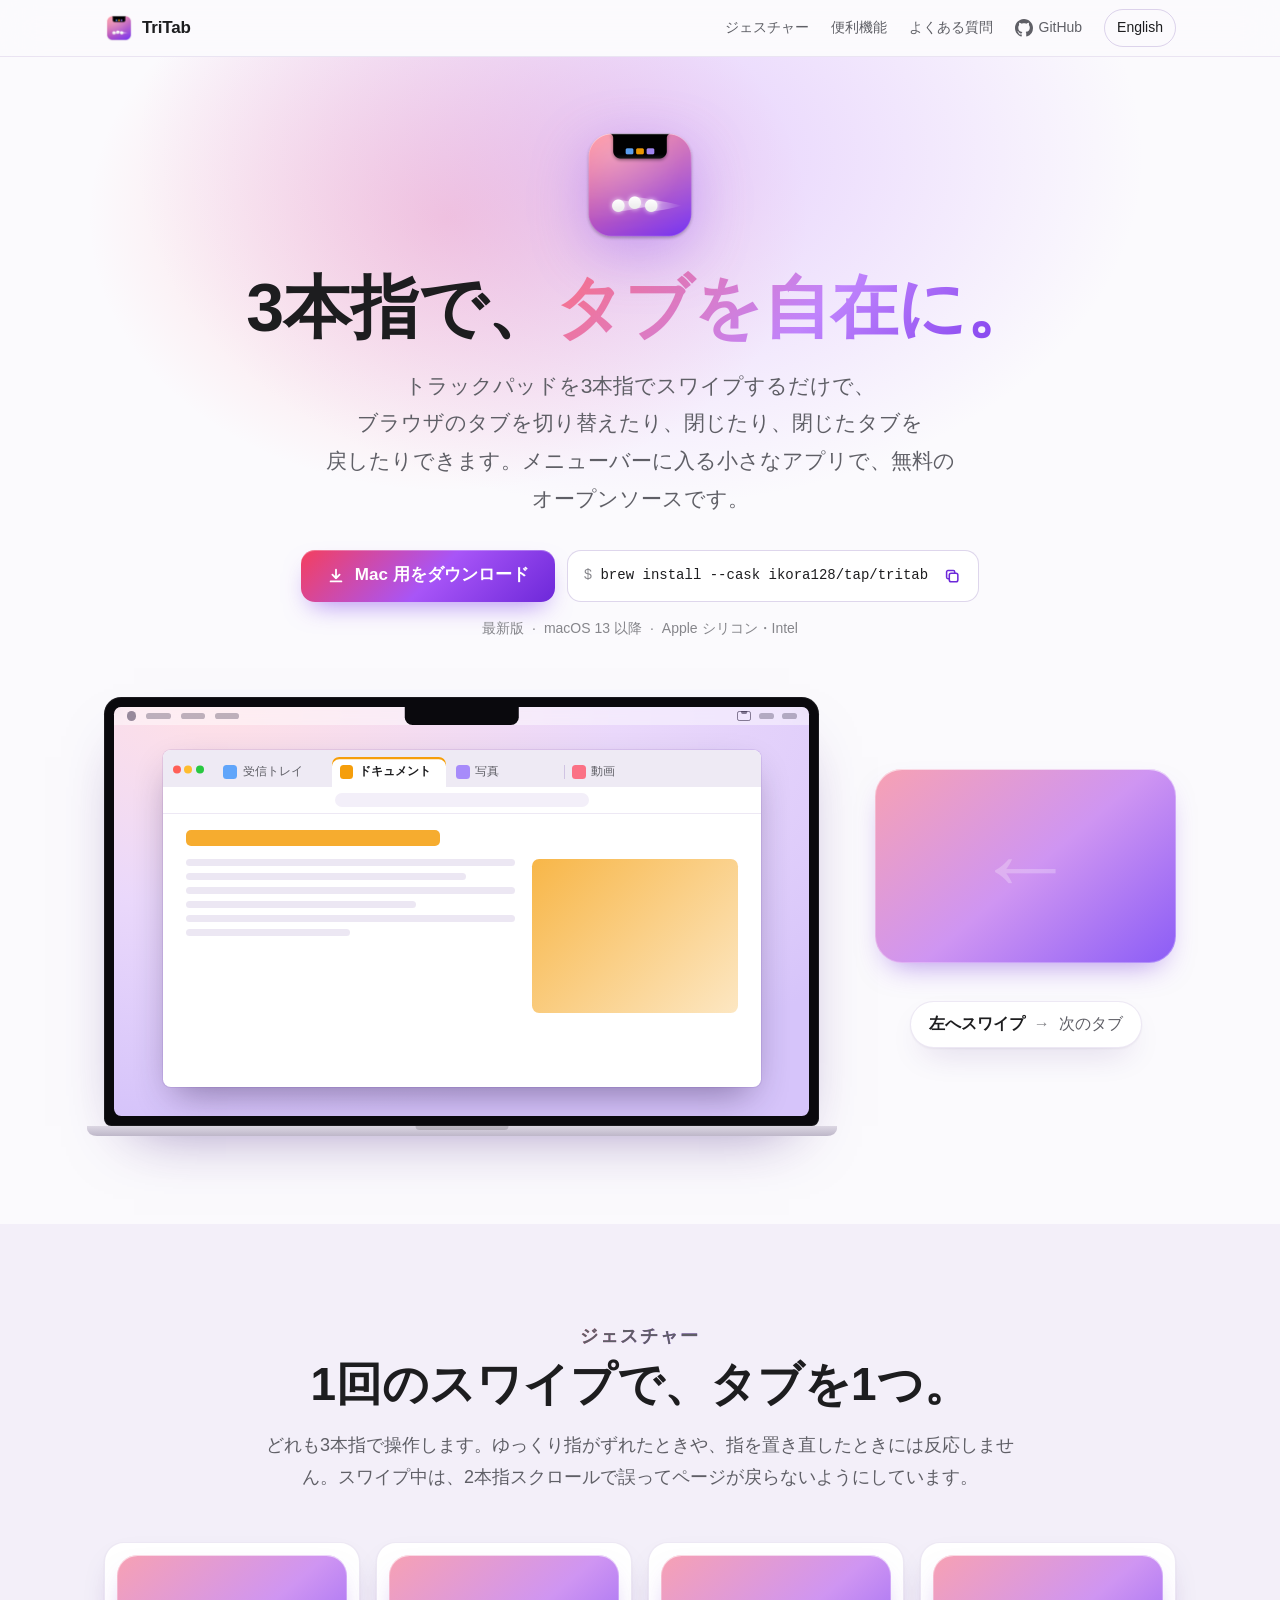
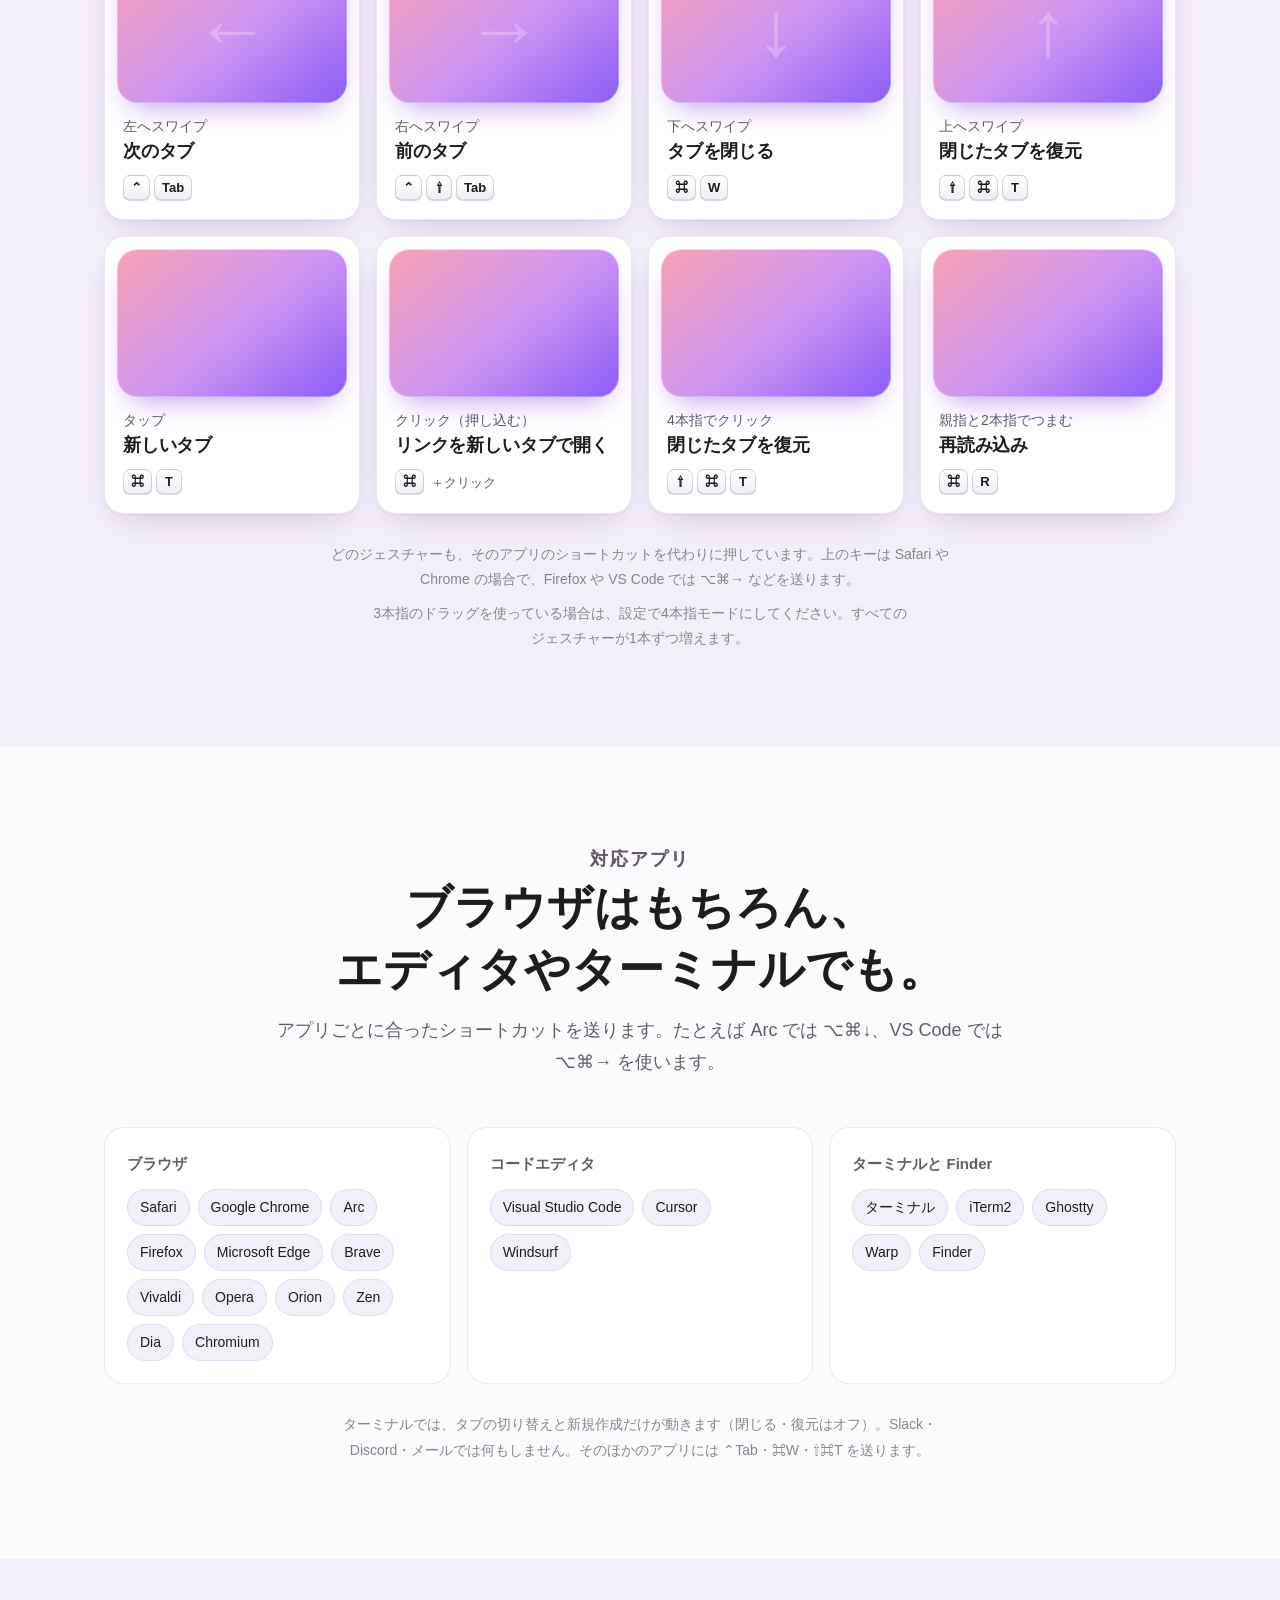
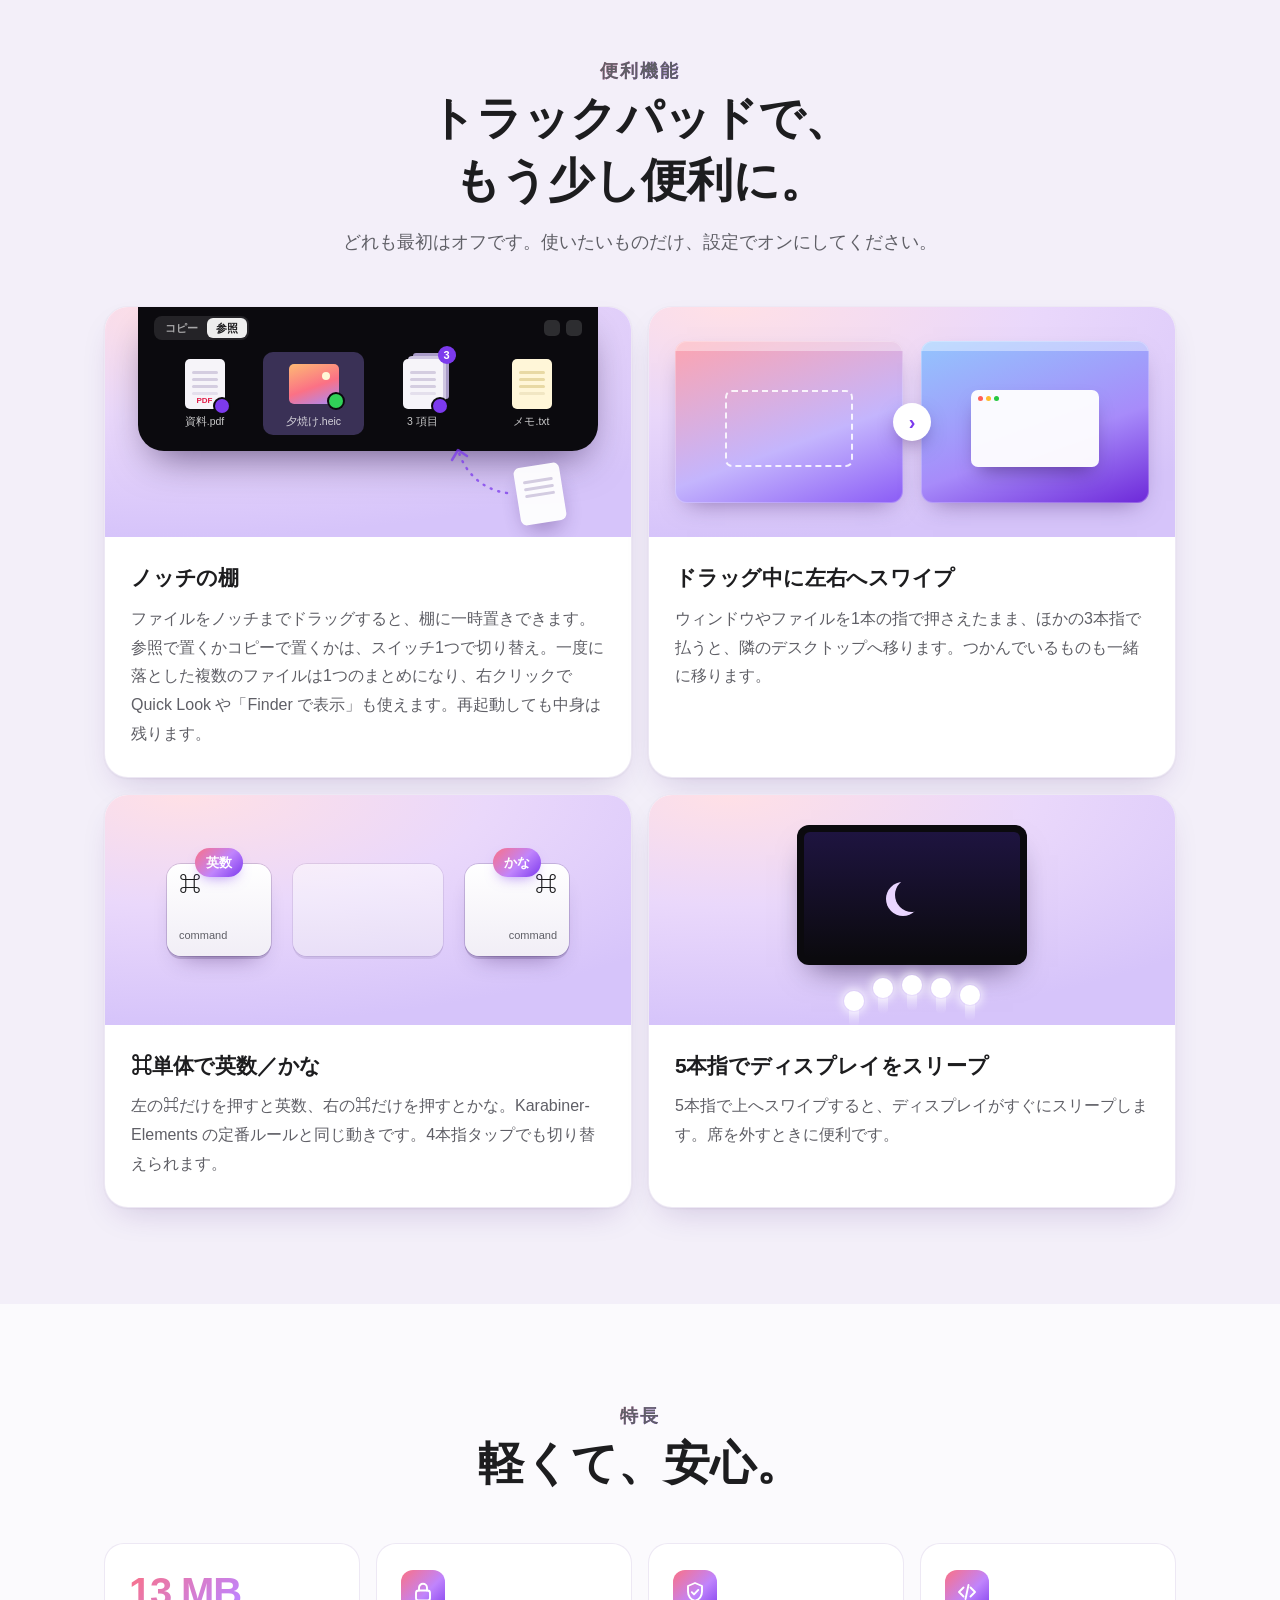
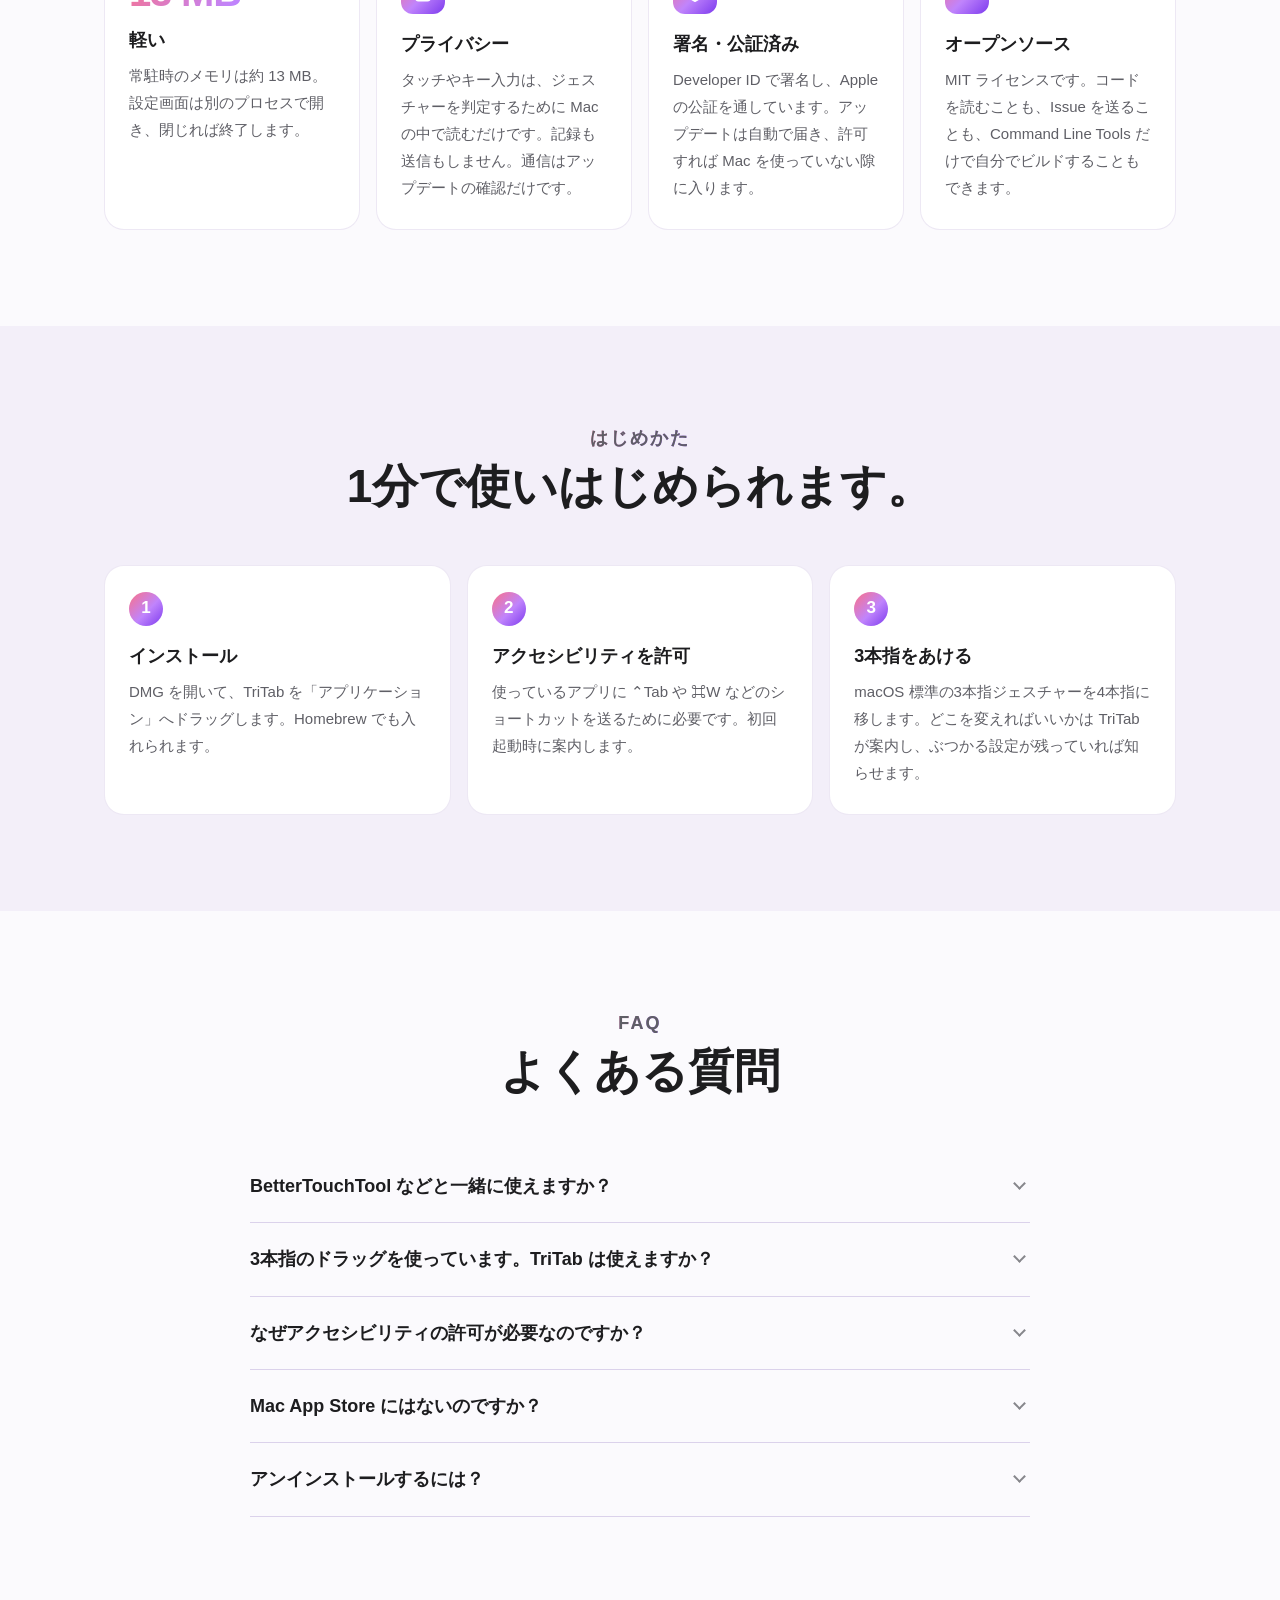
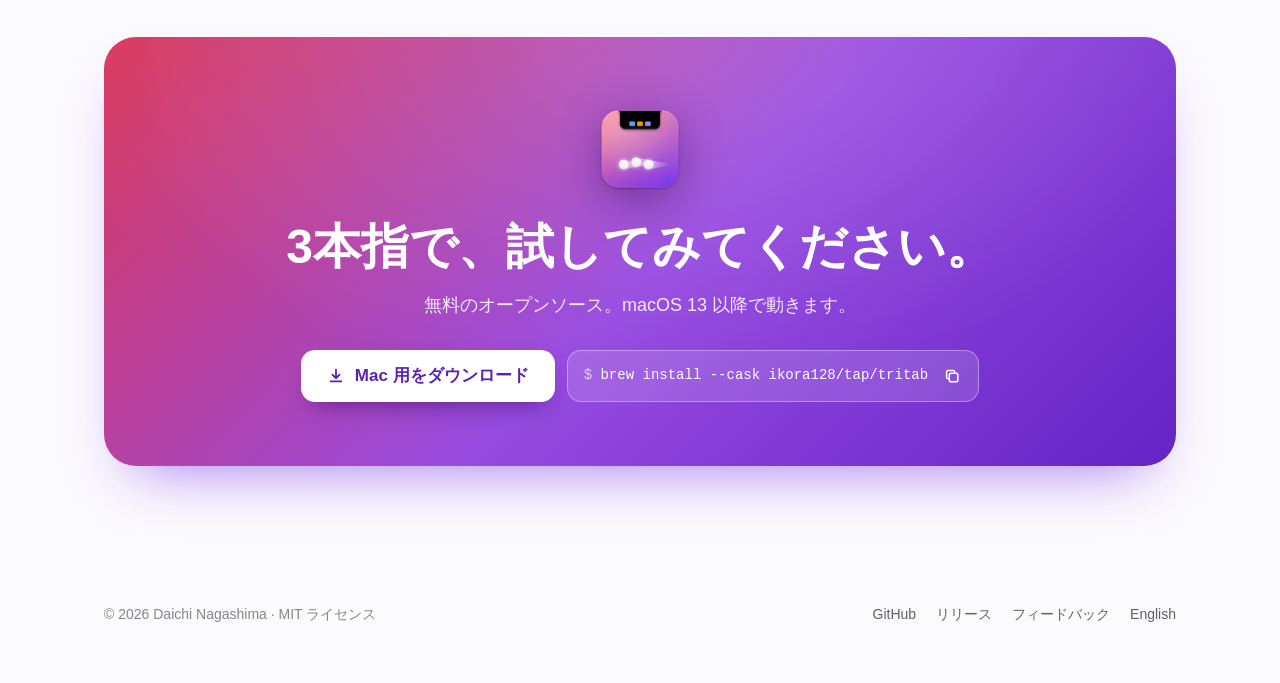
==== site/ja/index.html @ d6fa1ce6 "紹介ページ（英語と日本語）を site/ に置く 3本指のジェスチャーでブラウザのタブが変わるデモ、ジェスチャーごとに押すショートカット、 ダウンロードと Homebrew の案内を載せる。HTML・" ====
<!doctype html>
<html lang="ja">
<head>
<meta charset="utf-8">
<meta name="viewport" content="width=device-width, initial-scale=1">
<title>TriTab｜3本指で、タブを自在に。</title>
<meta name="description" content="TriTab は、トラックパッドの3本指ジェスチャーでブラウザのタブを切り替えたり、閉じたり、復元したりできる Mac のメニューバーアプリです。無料のオープンソース。常駐メモリは約 13 MB、署名・公証済み。">
<meta name="theme-color" content="#FBFAFD" media="(prefers-color-scheme: light)">
<meta name="theme-color" content="#0C0A11" media="(prefers-color-scheme: dark)">
<link rel="alternate" hreflang="en" href="../">
<link rel="alternate" hreflang="ja" href="./">
<link rel="icon" type="image/png" sizes="64x64" href="../assets/icon-64.png">
<link rel="apple-touch-icon" href="../assets/apple-touch-icon.png">
<meta property="og:type" content="website">
<meta property="og:site_name" content="TriTab">
<meta property="og:title" content="TriTab｜3本指で、タブを自在に。">
<meta property="og:description" content="3本指のスワイプで、ブラウザのタブを切り替え、閉じ、復元。Mac 用の無料のオープンソースアプリです。">
<meta property="og:image" content="../assets/og.png">
<meta property="og:locale" content="ja_JP">
<meta property="og:locale:alternate" content="en_US">
<meta name="twitter:card" content="summary_large_image">
<link rel="stylesheet" href="../assets/style.css">
<script src="../assets/main.js" defer></script>
</head>
<body>

<header class="top">
  <div class="wrap">
    <a class="brand" href="./"><img src="../assets/icon-64.png" width="30" height="30" alt="">TriTab</a>
    <nav class="nav" aria-label="メイン">
      <a class="opt" href="#gestures">ジェスチャー</a>
      <a class="opt" href="#extras">便利機能</a>
      <a class="opt" href="#faq">よくある質問</a>
      <a class="gh" href="https://github.com/iKora128/tritab"><svg viewBox="0 0 16 16" aria-hidden="true"><path d="M8 0C3.58 0 0 3.58 0 8c0 3.54 2.29 6.53 5.47 7.59.4.07.55-.17.55-.38 0-.19-.01-.82-.01-1.49-2.01.37-2.53-.49-2.69-.94-.09-.23-.48-.94-.82-1.13-.28-.15-.68-.52-.01-.53.63-.01 1.08.58 1.23.82.72 1.21 1.87.87 2.33.66.07-.52.28-.87.51-1.07-1.78-.2-3.64-.89-3.64-3.95 0-.87.31-1.59.82-2.15-.08-.2-.36-1.02.08-2.12 0 0 .67-.21 2.2.82.64-.18 1.32-.27 2-.27.68 0 1.36.09 2 .27 1.53-1.04 2.2-.82 2.2-.82.44 1.1.16 1.92.08 2.12.51.56.82 1.27.82 2.15 0 3.07-1.87 3.75-3.65 3.95.29.25.54.73.54 1.48 0 1.07-.01 1.93-.01 2.2 0 .21.15.46.55.38A8.01 8.01 0 0 0 16 8c0-4.42-3.58-8-8-8Z"/></svg><span class="opt">GitHub</span></a>
      <a class="lang" href="../" lang="en" hreflang="en" data-set-lang="en">English</a>
    </nav>
  </div>
</header>

<main>

<section class="hero">
  <div class="wrap">
    <img class="hero-icon" src="../assets/icon-256.png" width="128" height="128" alt="TriTab のアイコン">
    <h1>3本指で、<wbr><span class="grad">タブを自在に。</span></h1>
    <p class="lead">トラックパッドを<wbr>3本指で<wbr>スワイプするだけで、<wbr>ブラウザのタブを<wbr>切り替えたり、<wbr>閉じたり、<wbr>閉じたタブを<wbr>戻したり<wbr>できます。<wbr>メニューバーに入る<wbr>小さなアプリで、<wbr>無料の<wbr>オープンソースです。</p>
    <div class="cta">
      <a class="btn btn-main" data-download href="https://github.com/iKora128/tritab/releases/latest">
        <svg viewBox="0 0 20 20" aria-hidden="true"><path d="M10 3v9.5m0 0-4-4m4 4 4-4M4 16h12" fill="none" stroke="currentColor" stroke-width="2" stroke-linecap="round" stroke-linejoin="round"/></svg>
        Mac 用をダウンロード
      </a>
      <button class="cmd" type="button" data-copy="brew install --cask ikora128/tap/tritab" aria-label="Homebrew のコマンドをコピー">
        <code>brew install --cask ikora128/tap/tritab</code>
        <span class="copy" aria-hidden="true">
          <svg class="cp" viewBox="0 0 20 20"><rect x="7" y="7" width="9.5" height="9.5" rx="2" fill="none" stroke="currentColor" stroke-width="1.7"/><path d="M13 7V5.5A1.5 1.5 0 0 0 11.5 4h-6A1.5 1.5 0 0 0 4 5.5v6A1.5 1.5 0 0 0 5.5 13H7" fill="none" stroke="currentColor" stroke-width="1.7"/></svg>
          <svg class="ok" viewBox="0 0 20 20"><path d="m5 10.5 3.2 3.2L15 7" fill="none" stroke="currentColor" stroke-width="2" stroke-linecap="round" stroke-linejoin="round"/></svg>
        </span>
      </button>
    </div>
    <p class="meta"><span data-version>最新版</span><span>macOS&nbsp;13 以降</span><span>Apple シリコン・Intel</span></p>

    <div class="demo" id="demo" aria-hidden="true">
      <div class="laptop">
      <div class="screen">
        <div class="display">
          <div class="menubar"><i></i><i></i><i></i><i></i><span class="right"><span class="tri"></span><i></i><i></i></span></div>
          <div class="notch"></div>
          <div class="win" style="--c:#60A5FA">
            <div class="bar">
              <span class="lights"><i></i><i></i><i></i></span>
              <div class="tabs" data-new-title="新しいタブ">
                <div class="tab on" style="--c:#60A5FA" data-layout="list"><i class="fav"></i><span>受信トレイ</span></div>
                <div class="tab" style="--c:#F59E0B" data-layout="doc"><i class="fav"></i><span>ドキュメント</span></div>
                <div class="tab" style="--c:#A78BFA" data-layout="photos"><i class="fav"></i><span>写真</span></div>
                <div class="tab" style="--c:#FB7185" data-layout="video"><i class="fav"></i><span>動画</span></div>
              </div>
            </div>
            <div class="addr"><i></i></div>
            <div class="page" data-layout="list">
              <div class="load"></div>
              <div class="view v-list">
                <div class="ttl"></div>
                <div class="row"><i class="av"></i><div><div class="sk w50"></div><div class="sk w85"></div></div></div>
                <div class="row"><i class="av"></i><div><div class="sk w70"></div><div class="sk w85"></div></div></div>
                <div class="row"><i class="av"></i><div><div class="sk w50"></div><div class="sk w70"></div></div></div>
                <div class="row"><i class="av"></i><div><div class="sk w70"></div><div class="sk w85"></div></div></div>
              </div>
              <div class="view v-doc">
                <div class="ttl"></div>
                <div class="cols">
                  <div><div class="sk"></div><div class="sk w85"></div><div class="sk"></div><div class="sk w70"></div><div class="sk"></div><div class="sk w50"></div></div>
                  <div class="pic"></div>
                </div>
              </div>
              <div class="view v-photos">
                <div class="ttl"></div>
                <div class="grid"><i></i><i></i><i></i><i></i><i></i><i></i><i></i><i></i><i></i><i></i></div>
              </div>
              <div class="view v-video">
                <div class="player"><b></b></div>
                <div class="sk w70"></div><div class="sk w50"></div>
              </div>
              <div class="view v-new">
                <div class="search"></div>
                <div class="favs"><i style="--c:#60A5FA"></i><i style="--c:#F59E0B"></i><i style="--c:#A78BFA"></i><i style="--c:#FB7185"></i><i style="--c:#30D158"></i><i style="--c:#C084FC"></i></div>
              </div>
            </div>
          </div>
          <div class="hud"><span class="hud-keys"></span><span class="hud-what"></span></div>
        </div>
      </div>
        <div class="base"></div>
      </div>
      <div class="below">
        <div class="pad big" data-g="left">
          <div class="fingers"><span class="f f1"><i class="t"></i></span><span class="f f2"><i class="t"></i></span><span class="f f3"><i class="t"></i></span><span class="f f4"><i class="t"></i></span></div>
        </div>
        <p class="caption"><b>左へスワイプ</b><span class="arr">→</span><span>次のタブ</span></p>
      </div>
    </div>
  </div>
</section>

<section id="gestures" class="alt">
  <div class="wrap">
    <div class="sec-head">
      <p class="eyebrow">ジェスチャー</p>
      <h2>1回のスワイプで、<wbr>タブを<span class="nw">1つ</span>。</h2>
      <p>どれも<span class="nw">3本指</span>で操作します。ゆっくり指がずれたときや、指を置き直したときには反応しません。スワイプ中は、<span class="nw">2本指</span>スクロールで誤ってページが戻らないようにしています。</p>
    </div>
    <div class="gestures">
      <div class="g"><div class="pad" data-g="left"><div class="fingers"><span class="f f1"><i class="t"></i></span><span class="f f2"><i class="t"></i></span><span class="f f3"><i class="t"></i></span></div></div><p class="how">左へスワイプ</p><h3>次のタブ</h3><p class="sc"><kbd>⌃</kbd><kbd>Tab</kbd></p></div>
      <div class="g"><div class="pad" data-g="right"><div class="fingers"><span class="f f1"><i class="t"></i></span><span class="f f2"><i class="t"></i></span><span class="f f3"><i class="t"></i></span></div></div><p class="how">右へスワイプ</p><h3>前のタブ</h3><p class="sc"><kbd>⌃</kbd><kbd>⇧</kbd><kbd>Tab</kbd></p></div>
      <div class="g"><div class="pad" data-g="down"><div class="fingers"><span class="f f1"><i class="t"></i></span><span class="f f2"><i class="t"></i></span><span class="f f3"><i class="t"></i></span></div></div><p class="how">下へスワイプ</p><h3>タブを閉じる</h3><p class="sc"><kbd>⌘</kbd><kbd>W</kbd></p></div>
      <div class="g"><div class="pad" data-g="up"><div class="fingers"><span class="f f1"><i class="t"></i></span><span class="f f2"><i class="t"></i></span><span class="f f3"><i class="t"></i></span></div></div><p class="how">上へスワイプ</p><h3>閉じたタブを復元</h3><p class="sc"><kbd>⇧</kbd><kbd>⌘</kbd><kbd>T</kbd></p></div>
      <div class="g"><div class="pad" data-g="tap"><div class="fingers"><span class="f f1"><i class="t"></i></span><span class="f f2"><i class="t"></i></span><span class="f f3"><i class="t"></i></span></div></div><p class="how">タップ</p><h3>新しいタブ</h3><p class="sc"><kbd>⌘</kbd><kbd>T</kbd></p></div>
      <div class="g"><div class="pad" data-g="click"><div class="fingers"><span class="f f1"><i class="t"></i></span><span class="f f2"><i class="t"></i></span><span class="f f3"><i class="t"></i></span></div></div><p class="how">クリック（押し込む）</p><h3>リンクを<wbr>新しいタブで<wbr>開く</h3><p class="sc"><kbd>⌘</kbd><span>＋クリック</span></p></div>
      <div class="g"><div class="pad" data-g="click4"><div class="fingers"><span class="f f1"><i class="t"></i></span><span class="f f2"><i class="t"></i></span><span class="f f3"><i class="t"></i></span><span class="f f4"><i class="t"></i></span></div></div><p class="how">4本指でクリック</p><h3>閉じたタブを復元</h3><p class="sc"><kbd>⇧</kbd><kbd>⌘</kbd><kbd>T</kbd></p></div>
      <div class="g"><div class="pad" data-g="pinch"><div class="fingers"><span class="f f1"><i class="t"></i></span><span class="f f2"><i class="t"></i></span><span class="f f3"><i class="t"></i></span></div></div><p class="how">親指と<span class="nw">2本指</span>でつまむ</p><h3>再読み込み</h3><p class="sc"><kbd>⌘</kbd><kbd>R</kbd></p></div>
    </div>
    <p class="fine">どのジェスチャーも、そのアプリの<wbr>ショートカットを<wbr>代わりに<wbr>押しています。上のキーは Safari や Chrome の場合で、Firefox や VS Code では ⌥⌘→ <span class="nw">などを送ります。</span></p>
    <p class="fine"><span class="nw">3本指</span>の<wbr>ドラッグを<wbr>使っている場合は、設定で<wbr><span class="nw">4本指</span>モードに<wbr>してください。すべての<wbr>ジェスチャーが<wbr><span class="nw">1本ずつ</span>増えます。</p>
  </div>
</section>

<section id="apps">
  <div class="wrap">
    <div class="sec-head">
      <p class="eyebrow">対応アプリ</p>
      <h2>ブラウザはもちろん、<wbr>エディタや<wbr>ターミナルでも。</h2>
      <p>アプリごとに合ったショートカットを送ります。たとえば Arc では ⌥⌘↓、VS Code では ⌥⌘→ を使います。</p>
    </div>
    <div class="apps">
      <div class="app-group">
        <h3>ブラウザ</h3>
        <ul class="chips"><li>Safari</li><li>Google Chrome</li><li>Arc</li><li>Firefox</li><li>Microsoft Edge</li><li>Brave</li><li>Vivaldi</li><li>Opera</li><li>Orion</li><li>Zen</li><li>Dia</li><li>Chromium</li></ul>
      </div>
      <div class="app-group">
        <h3>コードエディタ</h3>
        <ul class="chips"><li>Visual Studio Code</li><li>Cursor</li><li>Windsurf</li></ul>
      </div>
      <div class="app-group">
        <h3>ターミナルと Finder</h3>
        <ul class="chips"><li>ターミナル</li><li>iTerm2</li><li>Ghostty</li><li>Warp</li><li>Finder</li></ul>
      </div>
    </div>
    <p class="fine">ターミナルでは、タブの切り替えと新規作成だけが動きます（閉じる・復元はオフ）。Slack・Discord・メールでは何もしません。そのほかのアプリには ⌃Tab・⌘W・⇧⌘T を送ります。</p>
  </div>
</section>

<section id="extras" class="alt">
  <div class="wrap">
    <div class="sec-head">
      <p class="eyebrow">便利機能</p>
      <h2>トラックパッドで、<wbr>もう少し便利に。</h2>
      <p>どれも最初はオフです。使いたいものだけ、設定でオンにしてください。</p>
    </div>
    <div class="extras">
      <article class="x">
        <div class="ill" aria-hidden="true">
          <div class="shelf">
            <div class="shelf-top"><span class="seg"><b>コピー</b><b class="on">参照</b></span><span class="shelf-btns"><i></i><i></i></span></div>
            <div class="shelf-items">
              <div class="it"><div class="th doc"><i class="badge"></i></div><span>資料.pdf</span></div>
              <div class="it sel"><div class="th img"><i class="badge copy"></i></div><span>夕焼け.heic</span></div>
              <div class="it"><div class="th stack"><em>3</em><i class="badge"></i></div><span>3 項目</span></div>
              <div class="it"><div class="th note"></div><span>メモ.txt</span></div>
            </div>
          </div>
          <svg class="drag-arrow" viewBox="0 0 64 56" fill="none"><path d="M60 52C44 50 22 40 12 12" stroke="currentColor" stroke-width="2.5" stroke-linecap="round" stroke-dasharray="1 7"/><path d="M5 19 11 9l9 6" stroke="currentColor" stroke-width="2.5" stroke-linecap="round" stroke-linejoin="round"/></svg>
          <div class="drag"></div>
        </div>
        <div class="body">
          <h3>ノッチの棚</h3>
          <p>ファイルをノッチまでドラッグすると、棚に一時置きできます。参照で置くかコピーで置くかは、スイッチ<span class="nw">1つ</span>で切り替え。一度に落とした複数のファイルは<span class="nw">1つ</span>のまとめになり、右クリックで Quick Look や「Finder で表示」も使えます。再起動しても中身は残ります。</p>
        </div>
      </article>
      <article class="x">
        <div class="ill" aria-hidden="true">
          <div class="desks">
            <div class="desk d1"><div class="mini-win ghost"></div></div>
            <div class="desk d2"><div class="mini-win"></div></div>
          </div>
          <span class="hop">›</span>
        </div>
        <div class="body">
          <h3>ドラッグ中に左右へスワイプ</h3>
          <p>ウィンドウやファイルを<span class="nw">1本の指</span>で押さえたまま、ほかの<span class="nw">3本指</span>で払うと、隣のデスクトップへ移ります。つかんでいるものも一緒に移ります。</p>
        </div>
      </article>
      <article class="x">
        <div class="ill" aria-hidden="true">
          <div class="keys">
            <div class="key"><div class="sym">⌘</div><div class="nm">command</div><em>英数</em></div>
            <div class="spacebar"></div>
            <div class="key r"><div class="sym">⌘</div><div class="nm">command</div><em>かな</em></div>
          </div>
        </div>
        <div class="body">
          <h3>⌘単体で英数／かな</h3>
          <p>左の⌘だけを押すと英数、右の⌘だけを押すとかな。Karabiner-Elements の定番ルールと同じ動きです。<span class="nw">4本指</span>タップでも切り替えられます。</p>
        </div>
      </article>
      <article class="x">
        <div class="ill" aria-hidden="true">
          <div class="mon"><div class="mon-screen"><span class="moon"></span></div></div>
          <div class="five"><i></i><i></i><i></i><i></i><i></i></div>
        </div>
        <div class="body">
          <h3>5本指でディスプレイをスリープ</h3>
          <p>5本指で上へスワイプすると、ディスプレイがすぐにスリープします。席を外すときに便利です。</p>
        </div>
      </article>
    </div>
  </div>
</section>

<section id="why">
  <div class="wrap">
    <div class="sec-head">
      <p class="eyebrow">特長</p>
      <h2>軽くて、<wbr>安心。</h2>
    </div>
    <div class="values">
      <div class="v">
        <div class="big grad">13&nbsp;MB</div>
        <h3>軽い</h3>
        <p>常駐時のメモリは約 13&nbsp;MB。設定画面は別のプロセスで開き、閉じれば終了します。</p>
      </div>
      <div class="v">
        <div class="ico"><svg viewBox="0 0 24 24" fill="none" stroke="currentColor" stroke-width="1.9" stroke-linecap="round" stroke-linejoin="round" aria-hidden="true"><rect x="5" y="10.5" width="14" height="10" rx="2.5"/><path d="M8 10.5V7.8a4 4 0 0 1 8 0v2.7"/></svg></div>
        <h3>プライバシー</h3>
        <p>タッチやキー入力は、ジェスチャーを判定するために Mac の中で読むだけです。記録も送信もしません。通信はアップデートの確認だけです。</p>
      </div>
      <div class="v">
        <div class="ico"><svg viewBox="0 0 24 24" fill="none" stroke="currentColor" stroke-width="1.9" stroke-linecap="round" stroke-linejoin="round" aria-hidden="true"><path d="M12 3 19 6v5.5c0 4.3-2.9 7.9-7 9.5-4.1-1.6-7-5.2-7-9.5V6l7-3Z"/><path d="m8.8 12.2 2.2 2.2 4.3-4.5"/></svg></div>
        <h3>署名・公証済み</h3>
        <p>Developer ID で署名し、Apple の公証を通しています。アップデートは自動で届き、許可すれば Mac を使っていない隙に入ります。</p>
      </div>
      <div class="v">
        <div class="ico"><svg viewBox="0 0 24 24" fill="none" stroke="currentColor" stroke-width="1.9" stroke-linecap="round" stroke-linejoin="round" aria-hidden="true"><path d="M8.5 7.5 4 12l4.5 4.5M15.5 7.5 20 12l-4.5 4.5M13.5 5l-3 14"/></svg></div>
        <h3>オープンソース</h3>
        <p>MIT ライセンスです。コードを読むことも、Issue を送ることも、Command Line Tools だけで自分でビルドすることもできます。</p>
      </div>
    </div>
  </div>
</section>

<section id="start" class="alt">
  <div class="wrap">
    <div class="sec-head">
      <p class="eyebrow">はじめかた</p>
      <h2>1分で<wbr>使いはじめられます。</h2>
    </div>
    <ol class="steps">
      <li><span class="n">1</span><h3>インストール</h3><p>DMG を開いて、TriTab を「アプリケーション」へドラッグします。Homebrew でも入れられます。</p></li>
      <li><span class="n">2</span><h3>アクセシビリティを許可</h3><p>使っているアプリに ⌃Tab や ⌘W などのショートカットを送るために必要です。初回起動時に案内します。</p></li>
      <li><span class="n">3</span><h3>3本指をあける</h3><p>macOS 標準の<span class="nw">3本指</span>ジェスチャーを<span class="nw">4本指</span>に移します。どこを変えればいいかは TriTab が案内し、ぶつかる設定が残っていれば知らせます。</p></li>
    </ol>
  </div>
</section>

<section id="faq">
  <div class="wrap">
    <div class="sec-head">
      <p class="eyebrow">FAQ</p>
      <h2>よくある質問</h2>
    </div>
    <div class="faq">
      <details>
        <summary>BetterTouchTool などと一緒に使えますか？</summary>
        <p>使えます。ただし同じジェスチャーを両方に設定していると両方が動くので、どちらか一方でオフにしてください。macOS 標準のトラックパッドのジェスチャーとぶつかる場合は、TriTab が知らせます。</p>
      </details>
      <details>
        <summary>3本指のドラッグを使っています。TriTab は使えますか？</summary>
        <p>使えます。設定で TriTab を<span class="nw">4本指</span>モードにしてください。すべてのジェスチャーが<span class="nw">1本ずつ</span>増えます。</p>
      </details>
      <details>
        <summary>なぜアクセシビリティの許可が必要なのですか？</summary>
        <p>前面のアプリに ⌃Tab や ⌘W などのショートカットを送り、クリックや ⌘キーの操作を知るためです。読み取った内容が Mac の外に出ることはありません。</p>
      </details>
      <details>
        <summary>Mac App Store にはないのですか？</summary>
        <p>トラックパッドのタッチを読むのに macOS の非公開の仕組みを使っているため、App Store では配布できません。ダウンロード版は Developer ID で署名し、Apple の公証を通しています。</p>
      </details>
      <details>
        <summary>アンインストールするには？</summary>
        <p>メニューバーのアイコンから TriTab を終了し、ゴミ箱に入れてください。Homebrew で入れた場合は <code>brew uninstall --cask tritab</code> を実行します（<code>--zap</code> を付けると設定も消えます）。</p>
      </details>
    </div>
  </div>
</section>

<section class="final">
  <div class="wrap">
    <div class="final-card">
      <img src="../assets/icon-256.png" width="96" height="96" alt="">
      <h2>3本指で、<wbr>試してみてください。</h2>
      <p>無料のオープンソース。<span class="nw">macOS&nbsp;13 以降</span>で動きます。</p>
      <div class="cta">
        <a class="btn btn-light" data-download href="https://github.com/iKora128/tritab/releases/latest">
          <svg viewBox="0 0 20 20" aria-hidden="true"><path d="M10 3v9.5m0 0-4-4m4 4 4-4M4 16h12" fill="none" stroke="currentColor" stroke-width="2" stroke-linecap="round" stroke-linejoin="round"/></svg>
          Mac 用をダウンロード
        </a>
        <button class="cmd" type="button" data-copy="brew install --cask ikora128/tap/tritab" aria-label="Homebrew のコマンドをコピー">
          <code>brew install --cask ikora128/tap/tritab</code>
          <span class="copy" aria-hidden="true">
            <svg class="cp" viewBox="0 0 20 20"><rect x="7" y="7" width="9.5" height="9.5" rx="2" fill="none" stroke="currentColor" stroke-width="1.7"/><path d="M13 7V5.5A1.5 1.5 0 0 0 11.5 4h-6A1.5 1.5 0 0 0 4 5.5v6A1.5 1.5 0 0 0 5.5 13H7" fill="none" stroke="currentColor" stroke-width="1.7"/></svg>
            <svg class="ok" viewBox="0 0 20 20"><path d="m5 10.5 3.2 3.2L15 7" fill="none" stroke="currentColor" stroke-width="2" stroke-linecap="round" stroke-linejoin="round"/></svg>
          </span>
        </button>
      </div>
    </div>
  </div>
</section>

</main>

<footer class="foot">
  <div class="wrap">
    <p>© 2026 Daichi Nagashima · MIT ライセンス</p>
    <nav aria-label="フッター">
      <a href="https://github.com/iKora128/tritab">GitHub</a>
      <a href="https://github.com/iKora128/tritab/releases">リリース</a>
      <a href="https://github.com/iKora128/tritab/issues">フィードバック</a>
      <a href="../" lang="en" hreflang="en" data-set-lang="en">English</a>
    </nav>
  </div>
</footer>

</body>
</html>
---- site/assets/style.css ----
/* TriTab の紹介ページ（英語 / 日本語で共通） */

:root {
  color-scheme: light dark;
  --bg: #FBFAFD;
  --bg-soft: #F3EFF9;
  --card: #FFFFFF;
  --text: #1D1D1F;
  --sub: #5F5F66;
  --faint: #86868B;
  --line: rgba(76, 29, 149, .10);
  --line-strong: rgba(76, 29, 149, .18);
  --accent: #6D28D9;
  --sunset: linear-gradient(135deg, #FB7185 0%, #C084FC 55%, #7C3AED 100%);
  /* 白い文字を載せる面は、少し濃い夕焼けにする（文字が読めるように） */
  --sunset-deep: linear-gradient(135deg, #F43F5E 0%, #A855F7 52%, #6D28D9 100%);
  --pad-surface: linear-gradient(140deg, #F7A1B3 0%, #CF95F2 52%, #8B5CF6 100%);
  --head-bg: rgba(251, 250, 253, .78);
  --shadow: 0 1px 2px rgba(30, 10, 60, .05), 0 14px 34px -14px rgba(60, 20, 120, .22);
  --radius: 20px;
  --win: #FFFFFF;
  --win-bar: #EEEAF4;
  --sk: #ECE7F3;
  --bezel: #0A090D;
  --base: linear-gradient(180deg, #DCD7E3 0%, #BEB7C9 100%);
  --menubar: rgba(255, 255, 255, .45);
  --menubar-ink: rgba(20, 10, 40, .55);
  --wall: radial-gradient(120% 100% at 15% 0%, #FFE0E6 0%, #EAD8FB 48%, #D6C4FA 100%);
  --key: linear-gradient(180deg, #FFFFFF, #F1EEF6);
  --key-edge: rgba(30, 10, 60, .16);
  --hud: rgba(28, 22, 38, .8);
  --hud-ring: rgba(255, 255, 255, .1);
}

@media (prefers-color-scheme: dark) {
  :root {
    --bg: #0C0A11;
    --bg-soft: #14101B;
    --card: #18131F;
    --text: #F4EEFF;
    --sub: #B3A7C9;
    --faint: #8C82A0;
    --line: rgba(255, 255, 255, .08);
    --line-strong: rgba(255, 255, 255, .16);
    --accent: #C4B5FD;
    --pad-surface: linear-gradient(140deg, #DB6E86 0%, #A96EDB 52%, #6D3FD6 100%);
    --head-bg: rgba(12, 10, 17, .72);
    --shadow: 0 0 0 1px rgba(255, 255, 255, .05), 0 18px 40px -16px rgba(0, 0, 0, .7);
    --win: #1B1624;
    --win-bar: #241E2F;
    --sk: #2B2438;
    --base: linear-gradient(180deg, #3A3444 0%, #27222F 100%);
    --menubar: rgba(0, 0, 0, .28);
    --menubar-ink: rgba(255, 255, 255, .6);
    --wall: radial-gradient(120% 100% at 15% 0%, #3B1E33 0%, #2A1A47 48%, #1A123A 100%);
    --key: linear-gradient(180deg, #2E2839, #221D2B);
    --key-edge: rgba(255, 255, 255, .12);
    --hud: rgba(62, 52, 80, .86);
    --hud-ring: rgba(255, 255, 255, .16);
  }
}

/* ---------- 土台 ---------- */

*, *::before, *::after { box-sizing: border-box; }

html { -webkit-text-size-adjust: 100%; scroll-padding-top: 72px; }

body {
  margin: 0;
  background: var(--bg);
  color: var(--text);
  font: 17px/1.6 -apple-system, BlinkMacSystemFont, "SF Pro Text", "Helvetica Neue", "Hiragino Sans", "Hiragino Kaku Gothic ProN", "Noto Sans JP", "Segoe UI", Roboto, sans-serif;
  -webkit-font-smoothing: antialiased;
  text-rendering: optimizeLegibility;
}

html:lang(ja) body { line-height: 1.8; }

h1, h2, h3 {
  font-family: -apple-system, BlinkMacSystemFont, "SF Pro Display", "Helvetica Neue", "Hiragino Sans", "Hiragino Kaku Gothic ProN", "Noto Sans JP", sans-serif;
  text-wrap: balance;
}
p { text-wrap: pretty; }

html:lang(ja) h1, html:lang(ja) h2, html:lang(ja) h3 { font-feature-settings: "palt"; }

/* 日本語の見出しとリードは、<wbr> を入れた文節の切れ目でだけ折り返す（入りきらない文節は途中で折る） */
html:lang(ja) .hero h1,
html:lang(ja) .lead,
html:lang(ja) .sec-head h2,
html:lang(ja) .final-card h2 { word-break: keep-all; overflow-wrap: anywhere; }

a { color: var(--accent); text-decoration: none; }
a:hover { text-decoration: underline; text-underline-offset: 3px; }

img, svg { display: block; }

code, kbd { font-family: ui-monospace, "SF Mono", SFMono-Regular, Menlo, Consolas, monospace; }

:focus-visible { outline: 3px solid #A78BFA; outline-offset: 2px; border-radius: 8px; }

.wrap { width: 100%; max-width: 1120px; margin: 0 auto; padding: 0 24px; }

.nw { white-space: nowrap; }

.sr {
  position: absolute; width: 1px; height: 1px; overflow: hidden;
  clip: rect(0 0 0 0); clip-path: inset(50%); white-space: nowrap;
}

.grad {
  background: var(--sunset);
  -webkit-background-clip: text;
  background-clip: text;
  color: transparent;
}

@media (max-width: 600px) {
  .wrap { padding: 0 16px; }
}

/* ---------- ヘッダー ---------- */

.top {
  position: sticky; top: 0; z-index: 20;
  background: var(--head-bg);
  -webkit-backdrop-filter: saturate(180%) blur(18px);
  backdrop-filter: saturate(180%) blur(18px);
  border-bottom: 1px solid var(--line);
}

.top .wrap { display: flex; align-items: center; gap: 24px; height: 56px; }

.brand {
  display: flex; align-items: center; gap: 8px;
  color: var(--text); font-weight: 700; font-size: 17px; letter-spacing: -.01em;
}
.brand:hover { text-decoration: none; }
.brand img { width: 30px; height: 30px; }

.nav { display: flex; align-items: center; gap: 22px; margin-left: auto; font-size: 14px; }
.nav a { color: var(--sub); }
.nav a:hover { color: var(--text); text-decoration: none; }
.nav .gh { display: inline-flex; align-items: center; gap: 6px; }
.nav .gh svg { width: 18px; height: 18px; fill: currentColor; }
.nav .lang {
  padding: 5px 12px; border: 1px solid var(--line-strong); border-radius: 999px; color: var(--text);
}

@media (max-width: 760px) {
  .top .wrap { gap: 12px; }
  .nav { gap: 14px; }
  .nav .opt { display: none; }
}

/* ---------- セクション共通 ---------- */

section { padding: 96px 0; }

.alt { background: var(--bg-soft); }

.eyebrow {
  display: inline-block; margin: 0 0 10px;
  font-size: 13px; font-weight: 700; letter-spacing: .08em; text-transform: uppercase;
  background: var(--sunset); -webkit-background-clip: text; background-clip: text; color: transparent;
}
html:lang(ja) .eyebrow { letter-spacing: .12em; }

.sec-head { max-width: 760px; margin: 0 auto 48px; text-align: center; }
.sec-head h2 {
  margin: 0 0 14px;
  font-size: clamp(30px, 4.4vw, 46px); line-height: 1.12; letter-spacing: -.02em; font-weight: 800;
}
html:lang(ja) .sec-head h2 { line-height: 1.35; letter-spacing: 0; }
.sec-head p { margin: 0; color: var(--sub); font-size: 18px; }

@media (max-width: 600px) {
  section { padding: 64px 0; }
  .sec-head { margin-bottom: 32px; }
  .sec-head p { font-size: 16px; }
}

/* ---------- ボタン ---------- */

.cta { display: flex; flex-wrap: wrap; align-items: center; justify-content: center; gap: 12px; }

.btn {
  display: inline-flex; align-items: center; justify-content: center; gap: 10px;
  height: 52px; padding: 0 26px; border-radius: 14px;
  font-size: 17px; font-weight: 650; white-space: nowrap;
}
.btn:hover { text-decoration: none; }
.btn svg { width: 18px; height: 18px; flex: none; }

.btn-main {
  color: #fff; background: var(--sunset-deep);
  box-shadow: 0 12px 26px -10px rgba(124, 58, 237, .6), inset 0 1px 0 rgba(255, 255, 255, .28);
  transition: transform .15s ease, filter .15s ease;
}
.btn-main:hover { filter: brightness(1.06) saturate(1.05); transform: translateY(-1px); }
.btn-main:active { transform: none; filter: brightness(.97); }

/* Homebrew のコマンド（押すとコピー） */
.cmd {
  display: inline-flex; align-items: center; gap: 4px; max-width: 100%; min-width: 0;
  height: 52px; padding: 0 6px 0 16px; border-radius: 14px;
  border: 1px solid var(--line-strong); background: var(--card); color: var(--text);
  font: inherit; cursor: pointer;
}
.cmd code { min-width: 0; font-size: 14px; white-space: nowrap; overflow: hidden; text-overflow: ellipsis; }
.cmd code::before { content: "$ "; color: var(--faint); }
.cmd .copy {
  display: inline-flex; align-items: center; justify-content: center; flex: none;
  width: 40px; height: 40px; border-radius: 10px; color: var(--accent);
}
.cmd:hover .copy { background: var(--bg-soft); }
.cmd .copy svg { width: 18px; height: 18px; }
.cmd .ok { display: none; }
.cmd.copied .ok { display: block; }
.cmd.copied .cp { display: none; }

/* 狭い画面では、コマンドを省略せずに 2 行で見せる */
@media (max-width: 520px) {
  .cmd { height: auto; min-height: 52px; padding: 8px 6px 8px 14px; text-align: left; }
  .cmd code { font-size: 13px; line-height: 1.5; white-space: normal; overflow: visible; }
  .cmd code::before { content: none; }
}

/* ---------- ヒーロー ---------- */

.hero { position: relative; isolation: isolate; overflow: hidden; padding: 64px 0 88px; text-align: center; }
.hero::before {
  content: ""; position: absolute; z-index: -1; left: 50%; top: -280px;
  width: 1200px; height: 760px; transform: translateX(-50%); pointer-events: none;
  background:
    radial-gradient(42% 46% at 50% 50%, rgba(192, 132, 252, .36) 0%, rgba(192, 132, 252, 0) 100%),
    radial-gradient(30% 36% at 34% 58%, rgba(251, 113, 133, .30) 0%, rgba(251, 113, 133, 0) 100%);
}

.hero-icon { width: 128px; height: 128px; margin: 0 auto; filter: drop-shadow(0 16px 28px rgba(124, 58, 237, .32)); }

.hero h1 {
  max-width: 12.5em; margin: 18px auto;
  font-size: clamp(40px, 7vw, 76px); line-height: 1.04; letter-spacing: -.035em; font-weight: 800;
}
html:lang(ja) .hero h1 { font-size: clamp(36px, 6.4vw, 68px); line-height: 1.2; letter-spacing: -.01em; }

.lead { max-width: 33em; margin: 0 auto; color: var(--sub); font-size: clamp(17px, 2.1vw, 21px); line-height: 1.55; }
html:lang(ja) .lead { line-height: 1.8; max-width: 30em; }

.hero .cta { margin: 32px 0 14px; }

.meta { display: flex; flex-wrap: wrap; justify-content: center; gap: 2px 14px; margin: 0; color: var(--faint); font-size: 14px; }
.meta span { white-space: nowrap; }

@media (min-width: 601px) {
  .meta { gap: 0; }
  .meta span + span::before { content: "·"; margin: 0 8px; }
}

@media (max-width: 600px) {
  .hero { padding: 40px 0 64px; }
  .hero-icon { width: 104px; height: 104px; }
}

/* ---------- デモ（画面とトラックパッド） ---------- */

/* 画面（左）と、その横に置いたトラックパッド（右）。狭い画面では縦に並べる */
.demo {
  display: grid; grid-template-columns: minmax(0, 1fr) minmax(0, .42fr); align-items: center; gap: 56px;
  max-width: 1072px; margin: 56px auto 0;
}
.laptop { container-type: inline-size; }

.screen {
  position: relative; padding: 1.4cqw;
  background: var(--bezel); border-radius: 2.4cqw 2.4cqw 1cqw 1cqw;
  box-shadow: inset 0 0 0 1px rgba(255, 255, 255, .07), 0 30px 60px -30px rgba(60, 20, 120, .55);
}

.display { position: relative; aspect-ratio: 16 / 9.4; overflow: hidden; border-radius: 1cqw; background: var(--wall); }

.display .notch {
  position: absolute; z-index: 3; top: 0; left: 50%;
  width: 16cqw; height: 2.5cqw; transform: translateX(-50%);
  background: var(--bezel); border-radius: 0 0 1.1cqw 1.1cqw;
}

.menubar {
  position: absolute; inset: 0 0 auto; z-index: 2;
  display: flex; align-items: center; gap: 1.4cqw; height: 2.5cqw; padding: 0 1.8cqw;
  background: var(--menubar); color: var(--menubar-ink);
  -webkit-backdrop-filter: blur(8px); backdrop-filter: blur(8px);
}
.menubar i { width: 3.4cqw; height: .8cqw; border-radius: .4cqw; background: currentColor; opacity: .5; }
.menubar i:first-child { width: 1.3cqw; height: 1.3cqw; border-radius: 50%; opacity: .8; }
.menubar .right { display: flex; align-items: center; gap: 1.2cqw; margin-left: auto; }
.menubar .right i { width: 2cqw; }
.menubar .tri { width: 1.9cqw; height: 1.3cqw; border: .16cqw solid currentColor; border-radius: .3cqw; opacity: .9; position: relative; }
.menubar .tri::after {
  content: ""; position: absolute; left: 50%; top: -.16cqw; width: .8cqw; height: .45cqw;
  transform: translateX(-50%); background: currentColor; border-radius: 0 0 .2cqw .2cqw;
}

/* ブラウザのウィンドウ */
.win {
  --c: #60A5FA;
  position: absolute; left: 7%; right: 7%; top: 10.5%; bottom: 7%;
  display: flex; flex-direction: column; overflow: hidden;
  background: var(--win); border-radius: 1.1cqw;
  box-shadow: 0 0 0 1px var(--line), 0 2.2cqw 5cqw -1.5cqw rgba(30, 10, 60, .45);
  transition: opacity .4s ease;
}
.win.fade { opacity: 0; }

.bar { display: flex; align-items: flex-end; padding: 1cqw 1.2cqw 0; background: var(--win-bar); }

.lights { display: flex; gap: .55cqw; align-self: center; margin: 0 1.6cqw 0 .2cqw; transform: translateY(-.35cqw); }
.lights i { width: 1.1cqw; height: 1.1cqw; border-radius: 50%; background: #FF5F57; }
.lights i:nth-child(2) { background: #FEBC2E; }
.lights i:nth-child(3) { background: #28C840; }

.tabs { display: flex; flex: 1; min-width: 0; gap: .25cqw; }

/* タブは画面の中で一番大事な部分なので、大きめにして、選ばれているタブを色の線で示す */
.tab {
  display: flex; align-items: center; gap: .8cqw; flex: 0 1 16cqw; min-width: 0;
  height: 4.2cqw; padding: 0 1.1cqw; overflow: hidden;
  border-radius: 1cqw 1cqw 0 0;
  color: var(--sub); font-size: 1.65cqw; line-height: 1; white-space: nowrap;
  transition:
    flex-basis .36s cubic-bezier(.2, .8, .2, 1),
    padding .36s cubic-bezier(.2, .8, .2, 1),
    opacity .25s ease, background-color .2s ease, color .2s ease;
}
/* 選ばれていないタブどうしの間に、薄い区切り線を引く */
.tab { position: relative; }
.tab + .tab::before {
  content: ""; position: absolute; left: 0; top: 28%; bottom: 28%; width: 1px; background: var(--line-strong);
}
.tab.on::before, .tab.on + .tab::before { opacity: 0; }
.tab .fav { flex: none; width: 1.9cqw; height: 1.9cqw; border-radius: .5cqw; background: var(--c); }
.tab span { overflow: hidden; text-overflow: ellipsis; }
.tab.on { background: var(--win); color: var(--text); font-weight: 600; box-shadow: inset 0 .32cqw 0 var(--c); }
/* ジェスチャーで選ばれた瞬間に、タブを一度だけ光らせる */
.tab.on.pop { animation: tab-pop .8s ease-out; }
@keyframes tab-pop { from { background-color: color-mix(in srgb, var(--c) 40%, var(--win)); } }
.tab.closing, .tab.opening { flex-basis: 0; padding-left: 0; padding-right: 0; opacity: 0; }

.addr { padding: .8cqw 1.4cqw; background: var(--win); border-bottom: 1px solid var(--line); }
.addr i { display: block; width: 44%; height: 2cqw; margin: 0 auto; border-radius: 1cqw; background: var(--bg-soft); }

/* ページの中身（タブごとに見た目を変える） */
.page { position: relative; flex: 1; overflow: hidden; }
.page .load { position: absolute; z-index: 2; top: 0; left: 0; width: 0; height: .35cqw; background: var(--sunset); opacity: 0; }
.page.reloading .load { animation: load 1.1s ease-out; }
.page.reloading .view { animation: reload-fade 1.1s ease; }

.view { position: absolute; inset: 0; display: none; padding: 2.2cqw 3.2cqw; }
.page[data-layout="list"] .v-list,
.page[data-layout="doc"] .v-doc,
.page[data-layout="photos"] .v-photos,
.page[data-layout="video"] .v-video { display: block; }
.page[data-layout="new"] .v-new { display: flex; }

.ttl { width: 46%; height: 2.3cqw; margin-bottom: 1.8cqw; border-radius: .7cqw; background: var(--c); opacity: .85; }
.sk { height: 1.05cqw; border-radius: .55cqw; background: var(--sk); }
.sk + .sk { margin-top: .9cqw; }
.w85 { width: 85%; }
.w70 { width: 70%; }
.w50 { width: 50%; }

.row { display: flex; align-items: center; gap: 1.2cqw; padding: .95cqw 0; border-bottom: 1px solid var(--line); }
.row > div { flex: 1; }
.av { flex: none; width: 2.7cqw; height: 2.7cqw; border-radius: 50%; background: var(--c); opacity: .55; }
.row:nth-child(odd) .av { opacity: .3; }

.cols { display: grid; grid-template-columns: 1.6fr 1fr; gap: 2.4cqw; }
.pic { aspect-ratio: 4 / 3; border-radius: 1cqw; background: linear-gradient(135deg, var(--c), transparent 150%); opacity: .75; }

.grid { display: grid; grid-template-columns: repeat(5, 1fr); gap: 1cqw; }
.grid i { aspect-ratio: 1; border-radius: .8cqw; background: var(--c); opacity: .35; }
.grid i:nth-child(3n + 1) { opacity: .6; }
.grid i:nth-child(4n + 2) { opacity: .2; }

.player {
  position: relative; aspect-ratio: 16 / 6; margin-bottom: 1.6cqw; border-radius: 1cqw;
  background: linear-gradient(135deg, var(--c), #1D1D1F 170%);
}
.player b {
  position: absolute; left: 50%; top: 50%; width: 4.4cqw; height: 4.4cqw;
  transform: translate(-50%, -50%); border-radius: 50%; background: rgba(255, 255, 255, .92);
}
.player b::after {
  content: ""; position: absolute; left: 1.75cqw; top: 1.3cqw;
  border-left: 1.4cqw solid var(--c); border-top: .9cqw solid transparent; border-bottom: .9cqw solid transparent;
}

.v-new { flex-direction: column; align-items: center; justify-content: center; gap: 3cqw; }
.search { width: 46%; height: 3cqw; border-radius: 1.5cqw; background: var(--bg-soft); border: 1px solid var(--line); }
.favs { display: grid; grid-template-columns: repeat(6, 4.2cqw); gap: 1.6cqw; }
.favs i { width: 4.2cqw; height: 4.2cqw; border-radius: 1cqw; background: var(--c); opacity: .8; }

/* ジェスチャーの代わりに押したキーを、画面の下のほうに一瞬だけ出す（アプリの表示と同じ位置） */
.hud {
  position: absolute; z-index: 4; left: 50%; bottom: 12%;
  display: flex; align-items: center; gap: max(7px, 1.4cqw);
  padding: max(6px, 1.1cqw) max(12px, 2.2cqw) max(6px, 1.1cqw) max(7px, 1.3cqw);
  border-radius: max(10px, 1.8cqw);
  background: var(--hud); color: #fff;
  -webkit-backdrop-filter: blur(14px) saturate(1.4); backdrop-filter: blur(14px) saturate(1.4);
  box-shadow: 0 0 0 1px var(--hud-ring), 0 1.6cqw 3.4cqw -1cqw rgba(0, 0, 0, .55);
  font-size: max(11px, 2.1cqw); font-weight: 600; line-height: 1; white-space: nowrap;
  opacity: 0; transform: translate(-50%, 1.2cqw) scale(.94);
  transition: opacity .2s ease, transform .3s cubic-bezier(.2, .8, .2, 1);
  pointer-events: none;
}
.hud.show { opacity: 1; transform: translate(-50%, 0); }
.hud-keys { display: flex; gap: max(3px, .55cqw); }
.hud kbd {
  display: inline-flex; align-items: center; justify-content: center;
  min-width: max(21px, 3.9cqw); height: max(21px, 3.9cqw); padding: 0 max(5px, .9cqw);
  border-radius: max(5px, .85cqw);
  background: linear-gradient(180deg, #FFFFFF, #E7E2EF); color: #1D1D1F;
  box-shadow: 0 max(2px, .34cqw) 0 rgba(0, 0, 0, .5);
  font: inherit; font-size: max(11px, 2cqw);
  transition: transform .08s ease, box-shadow .08s ease;
}
/* タブが変わる瞬間に、キーを押し込む */
.hud.press kbd { transform: translateY(max(1px, .26cqw)); box-shadow: 0 max(1px, .08cqw) 0 rgba(0, 0, 0, .5); }

/* 画面の下の縁と、トラックパッド */
.base {
  position: relative; height: 1.5cqw; margin: 0 -2.4cqw;
  background: var(--base); border-radius: 0 0 1.4cqw 1.4cqw / 0 0 1cqw 1cqw;
}
.base::before {
  content: ""; position: absolute; top: 0; left: 50%; width: 13cqw; height: .55cqw;
  transform: translateX(-50%); background: rgba(0, 0, 0, .14); border-radius: 0 0 .8cqw .8cqw;
}

.below { display: flex; flex-direction: column; align-items: center; gap: 22px; }
.pad.big { width: 100%; max-width: 340px; }

.caption {
  display: inline-flex; align-items: center; gap: .55em; min-height: 44px; padding: 8px 18px;
  border: 1px solid var(--line); border-radius: 999px; background: var(--card); box-shadow: var(--shadow);
  color: var(--sub); font-size: 16px; transition: opacity .18s ease;
}
.caption b { color: var(--text); }
.caption .arr { color: var(--faint); }
.caption.swap { opacity: 0; }

@media (max-width: 760px) {
  .demo { grid-template-columns: minmax(0, 1fr); gap: 28px; margin-top: 44px; }
  .below { gap: 16px; }
  .pad.big { width: 62%; max-width: 300px; }
  .caption { font-size: 15px; }
}

/* ---------- トラックパッドと指（デモとジェスチャー一覧で共通） ---------- */

.pad {
  --dur: 2.8s;
  --n: infinite;
  --delay: 0s;
  --ease: cubic-bezier(.45, .05, .35, 1);
  position: relative; container-type: inline-size; aspect-ratio: 1.55; overflow: hidden;
  border-radius: 9% / 14%;
  background: var(--pad-surface);
  box-shadow:
    inset 0 0 0 1px rgba(255, 255, 255, .28),
    inset 0 1px 0 rgba(255, 255, 255, .45),
    0 14px 30px -14px rgba(109, 40, 217, .55);
}
.pad.big { --n: 1; --delay: 0s; }
.pad::after { content: ""; position: absolute; inset: 0; z-index: 0; background: rgba(40, 0, 80, 0); pointer-events: none; }

/* スワイプの向きを薄い矢印でも示す（指が見えていない瞬間や、動きを減らす設定のときのため） */
.pad::before {
  position: absolute; inset: 0; z-index: 0; display: grid; place-items: center;
  color: rgba(255, 255, 255, .26); font: 300 34cqw/1 -apple-system, BlinkMacSystemFont, "Helvetica Neue", sans-serif;
  pointer-events: none;
}
.pad[data-g="left"]::before { content: "←"; }
.pad[data-g="right"]::before { content: "→"; }
.pad[data-g="up"]::before { content: "↑"; }
.pad[data-g="down"]::before { content: "↓"; }

.fingers { position: absolute; inset: 0; z-index: 1; opacity: 0; }

.f { position: absolute; width: 13cqw; height: 13cqw; margin: -6.5cqw 0 0 -6.5cqw; }
.f::after {
  content: ""; position: absolute; inset: 0; border-radius: 50%;
  background: radial-gradient(circle at 42% 38%, #FFFFFF 0%, #FBF8FF 55%, #EDE4FB 100%);
  box-shadow: 0 0 2.4cqw .4cqw rgba(255, 255, 255, .85), 0 0 5cqw 1.2cqw rgba(255, 255, 255, .32);
}
.t { position: absolute; border-radius: 99px; }

.f1 { left: 37%; top: 56%; }
.f2 { left: 50%; top: 45%; }
.f3 { left: 63%; top: 56%; }
.f4 { left: 70%; top: 57%; display: none; }

.pad[data-g="click4"] .f1 { left: 31%; top: 57%; }
.pad[data-g="click4"] .f2 { left: 44%; top: 45%; }
.pad[data-g="click4"] .f3 { left: 57%; top: 45%; }
.pad[data-g="click4"] .f4 { display: block; }

.pad[data-g="pinch"] .f1 { left: 32%; top: 73%; width: 15cqw; height: 15cqw; margin: -7.5cqw 0 0 -7.5cqw; }
.pad[data-g="pinch"] .f2 { left: 57%; top: 33%; }
.pad[data-g="pinch"] .f3 { left: 71%; top: 43%; }

/* スワイプ: 指の群れが動き、うしろに光の尾を引く */
.pad[data-g="left"] .fingers { animation: swipe-left var(--dur) var(--ease) var(--delay) var(--n) both; }
.pad[data-g="right"] .fingers { animation: swipe-right var(--dur) var(--ease) var(--delay) var(--n) both; }
.pad[data-g="up"] .fingers { animation: swipe-up var(--dur) var(--ease) var(--delay) var(--n) both; }
.pad[data-g="down"] .fingers { animation: swipe-down var(--dur) var(--ease) var(--delay) var(--n) both; }

.pad[data-g="left"] .t,
.pad[data-g="right"] .t { top: 20%; bottom: 20%; width: 26cqw; animation: trail-x var(--dur) var(--ease) var(--delay) var(--n) both; }
.pad[data-g="left"] .t { left: 50%; transform-origin: left center; background: linear-gradient(90deg, rgba(255, 255, 255, .75), rgba(255, 255, 255, 0)); }
.pad[data-g="right"] .t { right: 50%; transform-origin: right center; background: linear-gradient(270deg, rgba(255, 255, 255, .75), rgba(255, 255, 255, 0)); }

.pad[data-g="up"] .t,
.pad[data-g="down"] .t { left: 20%; right: 20%; height: 20cqw; animation: trail-y var(--dur) var(--ease) var(--delay) var(--n) both; }
.pad[data-g="up"] .t { top: 50%; transform-origin: center top; background: linear-gradient(180deg, rgba(255, 255, 255, .75), rgba(255, 255, 255, 0)); }
.pad[data-g="down"] .t { bottom: 50%; transform-origin: center bottom; background: linear-gradient(0deg, rgba(255, 255, 255, .75), rgba(255, 255, 255, 0)); }

/* タップ・クリック・つまむ: その場で現れて動く */
.pad[data-g="tap"] .fingers,
.pad[data-g="click"] .fingers,
.pad[data-g="click4"] .fingers,
.pad[data-g="pinch"] .fingers { animation: show var(--dur) ease var(--delay) var(--n) both; }

.pad[data-g="tap"] .f { animation: tap var(--dur) ease var(--delay) var(--n) both; }
.pad[data-g="click"] .f,
.pad[data-g="click4"] .f { animation: press var(--dur) ease var(--delay) var(--n) both; }
.pad[data-g="click"]::after,
.pad[data-g="click4"]::after { animation: shade var(--dur) ease var(--delay) var(--n) both; }

.pad[data-g="tap"] .t,
.pad[data-g="click"] .t,
.pad[data-g="click4"] .t {
  inset: 0; border-radius: 50%; border: .5cqw solid rgba(255, 255, 255, .9);
  animation: ring var(--dur) ease-out var(--delay) var(--n) both;
}

.pad[data-g="pinch"] .f1 { animation: pinch-thumb var(--dur) var(--ease) var(--delay) var(--n) both; }
.pad[data-g="pinch"] .f2,
.pad[data-g="pinch"] .f3 { animation: pinch-fingers var(--dur) var(--ease) var(--delay) var(--n) both; }

/* 1 回の長さ（--dur）のうち、指が見えているのは 6 割ほど。残りは次の回までの間 */
@keyframes swipe-left {
  0% { opacity: 0; transform: translateX(15%); }
  8% { opacity: 1; transform: translateX(15%); }
  50% { opacity: 1; transform: translateX(-15%); }
  64%, 100% { opacity: 0; transform: translateX(-15%); }
}
@keyframes swipe-right {
  0% { opacity: 0; transform: translateX(-15%); }
  8% { opacity: 1; transform: translateX(-15%); }
  50% { opacity: 1; transform: translateX(15%); }
  64%, 100% { opacity: 0; transform: translateX(15%); }
}
@keyframes swipe-up {
  0% { opacity: 0; transform: translateY(17%); }
  8% { opacity: 1; transform: translateY(17%); }
  50% { opacity: 1; transform: translateY(-17%); }
  64%, 100% { opacity: 0; transform: translateY(-17%); }
}
@keyframes swipe-down {
  0% { opacity: 0; transform: translateY(-17%); }
  8% { opacity: 1; transform: translateY(-17%); }
  50% { opacity: 1; transform: translateY(17%); }
  64%, 100% { opacity: 0; transform: translateY(17%); }
}
@keyframes trail-x {
  0%, 8% { transform: scaleX(0); }
  50%, 100% { transform: scaleX(1); }
}
@keyframes trail-y {
  0%, 8% { transform: scaleY(0); }
  50%, 100% { transform: scaleY(1); }
}
@keyframes show {
  0% { opacity: 0; }
  8%, 54% { opacity: 1; }
  66%, 100% { opacity: 0; }
}
@keyframes tap {
  0%, 12% { transform: scale(1.12); }
  22% { transform: scale(.86); }
  32%, 100% { transform: scale(1); }
}
@keyframes press {
  0%, 14% { transform: scale(1.1); }
  24%, 44% { transform: scale(.88); }
  54%, 100% { transform: scale(1); }
}
@keyframes shade {
  0%, 16% { background: rgba(40, 0, 80, 0); }
  24%, 44% { background: rgba(40, 0, 80, .18); }
  54%, 100% { background: rgba(40, 0, 80, 0); }
}
@keyframes ring {
  0%, 19% { transform: scale(1); opacity: 0; }
  23% { opacity: .9; }
  52%, 100% { transform: scale(2.1); opacity: 0; }
}
@keyframes pinch-thumb {
  0%, 8% { transform: translate(0, 0); }
  50%, 100% { transform: translate(11cqw, -11cqw); }
}
@keyframes pinch-fingers {
  0%, 8% { transform: translate(0, 0); }
  50%, 100% { transform: translate(-6cqw, 6cqw); }
}
@keyframes load {
  0% { width: 0; opacity: 1; }
  75% { width: 100%; opacity: 1; }
  100% { width: 100%; opacity: 0; }
}
@keyframes reload-fade {
  0% { opacity: 1; }
  18% { opacity: .1; }
  55% { opacity: 1; }
}

/* ---------- ジェスチャー一覧 ---------- */

.gestures { display: grid; grid-template-columns: repeat(4, minmax(0, 1fr)); gap: 16px; }

.g { padding: 12px 12px 18px; border: 1px solid var(--line); border-radius: var(--radius); background: var(--card); box-shadow: var(--shadow); }
.g .how { margin: 14px 6px 2px; color: var(--sub); font-size: 14px; line-height: 1.4; }
.g h3 { margin: 0 6px; font-size: 18px; line-height: 1.35; letter-spacing: -.01em; }

/* そのジェスチャーで押すキー */
.sc { display: flex; flex-wrap: wrap; align-items: center; gap: 4px; margin: 12px 6px 0; color: var(--sub); font-size: 13px; line-height: 1; }
.sc kbd {
  display: inline-flex; align-items: center; justify-content: center; min-width: 26px; height: 26px; padding: 0 7px;
  border: 1px solid var(--key-edge); border-bottom-width: 2px; border-radius: 7px; background: var(--key);
  color: var(--text); font: 600 13px/1 -apple-system, BlinkMacSystemFont, "SF Pro Text", "Helvetica Neue", "Hiragino Sans", sans-serif;
}
.sc span { margin-left: 3px; }

.gestures .g:nth-child(2) .pad { --delay: .3s; }
.gestures .g:nth-child(3) .pad { --delay: .6s; }
.gestures .g:nth-child(4) .pad { --delay: .9s; }
.gestures .g:nth-child(5) .pad { --delay: .45s; }
.gestures .g:nth-child(6) .pad { --delay: .75s; }
.gestures .g:nth-child(7) .pad { --delay: 1.05s; }
.gestures .g:nth-child(8) .pad { --delay: .15s; }

.fine { max-width: 46em; margin: 28px auto 0; color: var(--faint); font-size: 14px; text-align: center; }
.fine + .fine { margin-top: 8px; }
/* 日本語は、言葉の途中で折り返さない（折り返してよい所に <wbr> を入れてある） */
html:lang(ja) .g h3, html:lang(ja) #gestures .fine { word-break: keep-all; overflow-wrap: anywhere; }

@media (max-width: 960px) {
  .gestures { grid-template-columns: repeat(2, minmax(0, 1fr)); }
}
@media (max-width: 420px) {
  .gestures { gap: 10px; }
  .g { padding: 8px 8px 14px; border-radius: 16px; }
  .g .how { font-size: 13px; margin-top: 10px; }
  .g h3 { font-size: 16px; }
  .sc { margin-top: 10px; }
  .sc kbd { min-width: 24px; height: 24px; padding: 0 6px; font-size: 12px; }
}

/* ---------- 対応アプリ ---------- */

.apps { display: grid; grid-template-columns: repeat(3, minmax(0, 1fr)); gap: 16px; }

.app-group { padding: 22px; border: 1px solid var(--line); border-radius: var(--radius); background: var(--card); }
.app-group h3 { margin: 0 0 12px; color: var(--sub); font-size: 15px; font-weight: 600; }

.chips { display: flex; flex-wrap: wrap; gap: 8px; margin: 0; padding: 0; list-style: none; }
.chips li { padding: 5px 12px; border: 1px solid var(--line); border-radius: 999px; background: var(--bg-soft); font-size: 14px; }

@media (max-width: 860px) {
  .apps { grid-template-columns: 1fr; }
}

/* ---------- 便利機能 ---------- */

.extras { display: grid; grid-template-columns: repeat(2, minmax(0, 1fr)); gap: 16px; }

.x { overflow: hidden; border: 1px solid var(--line); border-radius: 24px; background: var(--card); box-shadow: var(--shadow); }
.x .ill { position: relative; isolation: isolate; height: 230px; overflow: hidden; background: var(--wall); }
.x .body { padding: 22px 26px 28px; }
.x h3 { margin: 0 0 8px; font-size: 21px; letter-spacing: -.01em; }
.x p { margin: 0; color: var(--sub); font-size: 16px; }

@media (max-width: 860px) {
  .extras { grid-template-columns: 1fr; }
}

/* ノッチの棚 */
.shelf {
  position: absolute; top: 0; left: 50%; width: 88%; max-width: 460px; transform: translateX(-50%);
  padding: 9px 16px 16px; border-radius: 0 0 26px 26px;
  background: #0B0A0E; color: #EDE7F6;
  box-shadow: 0 18px 40px -14px rgba(20, 0, 50, .6);
}
.shelf-top { display: flex; align-items: center; justify-content: space-between; height: 24px; }
.seg { display: inline-flex; padding: 2px; border-radius: 8px; background: rgba(255, 255, 255, .1); font-size: 11px; line-height: 1.5; }
.seg b { padding: 2px 9px; border-radius: 6px; color: rgba(255, 255, 255, .6); font-weight: 600; }
.seg b.on { background: rgba(255, 255, 255, .92); color: #1D1D1F; }
.shelf-btns { display: flex; gap: 6px; }
.shelf-btns i { width: 16px; height: 16px; border-radius: 5px; background: rgba(255, 255, 255, .14); }

.shelf-items { display: grid; grid-template-columns: repeat(4, minmax(0, 1fr)); gap: 8px; margin-top: 12px; }
.it { min-width: 0; padding: 7px 4px 6px; border-radius: 10px; color: rgba(255, 255, 255, .78); font-size: 10.5px; line-height: 1.3; text-align: center; }
.it.sel { background: rgba(167, 139, 250, .3); }
.it span { display: block; overflow: hidden; text-overflow: ellipsis; white-space: nowrap; }
.th { position: relative; width: 40px; height: 50px; margin: 0 auto 6px; border-radius: 5px; background: #F6F4F9; }
.th::before {
  content: ""; position: absolute; left: 7px; right: 7px; top: 12px; height: 3px; border-radius: 2px;
  background: #D4CDE0; box-shadow: 0 7px 0 #D4CDE0, 0 14px 0 #D4CDE0, 0 21px 0 #E4DFEC;
}
.th.doc::after { content: "PDF"; position: absolute; left: 0; right: 0; bottom: 4px; color: #E11D48; font: 700 8px/1 -apple-system, sans-serif; }
.th.img { width: 50px; height: 40px; margin-top: 5px; margin-bottom: 11px; background: linear-gradient(160deg, #FDBA74 0%, #FB7185 55%, #A78BFA 100%); }
.th.img::before { left: auto; right: 9px; top: 8px; width: 8px; height: 8px; border-radius: 50%; background: #FFF7D6; box-shadow: none; }
.th.stack { box-shadow: 4px -4px 0 -1px #CFC6E2, 8px -8px 0 -2px #A99BC8; }
.th.stack em {
  position: absolute; top: -13px; right: -13px; min-width: 18px; height: 18px; padding: 0 5px;
  border-radius: 9px; background: #7C3AED; color: #fff; font: 700 11px/18px -apple-system, sans-serif; font-style: normal;
}
.th.note { background: #FFF6D8; }
.th.note::before { background: #E8D9A4; box-shadow: 0 7px 0 #E8D9A4, 0 14px 0 #E8D9A4, 0 21px 0 #F1E6C3; }
.badge {
  position: absolute; right: -4px; bottom: -4px; width: 14px; height: 14px; border-radius: 50%;
  background: #7C3AED; box-shadow: 0 0 0 2px #0B0A0E;
}
.badge.copy { background: #30D158; }

.drag {
  position: absolute; right: 13%; bottom: 14px; width: 46px; height: 58px; border-radius: 6px;
  background: #fff; transform: rotate(-9deg); opacity: .95;
  box-shadow: 0 12px 24px -8px rgba(40, 0, 80, .45);
}
.drag::before {
  content: ""; position: absolute; left: 8px; right: 8px; top: 14px; height: 3px; border-radius: 2px;
  background: #D4CDE0; box-shadow: 0 7px 0 #D4CDE0, 0 14px 0 #D4CDE0;
}
.drag-arrow { position: absolute; right: calc(13% + 52px); bottom: 40px; width: 64px; height: 56px; color: rgba(124, 58, 237, .75); }

/* ドラッグ中のデスクトップ移動 */
.desks { position: absolute; inset: 34px 26px; display: grid; grid-template-columns: 1fr 1fr; gap: 18px; }
.desk {
  position: relative; overflow: hidden; border-radius: 12px;
  background: linear-gradient(160deg, #FDA4AF 0%, #C4B5FD 60%, #8B5CF6 100%);
  box-shadow: 0 10px 24px -12px rgba(40, 0, 80, .5), inset 0 0 0 1px rgba(255, 255, 255, .25);
}
.desk.d2 { background: linear-gradient(160deg, #93C5FD 0%, #A78BFA 60%, #6D28D9 100%); }
.desk::before { content: ""; position: absolute; inset: 0 0 auto; height: 10px; background: rgba(255, 255, 255, .4); }
.mini-win {
  position: absolute; left: 22%; top: 30%; width: 56%; height: 48%; border-radius: 7px;
  background: rgba(255, 255, 255, .95); box-shadow: 0 10px 20px -8px rgba(30, 0, 60, .5);
}
.mini-win::before {
  content: ""; position: absolute; left: 7px; top: 6px; width: 5px; height: 5px; border-radius: 50%;
  background: #FF5F57; box-shadow: 8px 0 0 #FEBC2E, 16px 0 0 #28C840;
}
.ghost { background: transparent; border: 2px dashed rgba(255, 255, 255, .85); box-shadow: none; }
.ghost::before { content: none; }
.hop {
  position: absolute; left: 50%; top: 50%; width: 38px; height: 38px; margin: -19px 0 0 -19px; border-radius: 50%;
  background: #fff; color: #7C3AED; box-shadow: 0 8px 20px -6px rgba(40, 0, 80, .5);
  display: grid; place-items: center; font: 700 20px/1 -apple-system, sans-serif;
}

/* ⌘ 単体で英数 / かな */
.keys { position: absolute; inset: 0; display: flex; align-items: center; justify-content: center; gap: 22px; }
.key {
  position: relative; width: 104px; height: 92px; padding: 10px 12px; border-radius: 14px;
  background: var(--key); color: var(--text);
  box-shadow: 0 0 0 1px var(--key-edge), 0 3px 0 var(--key-edge), 0 14px 24px -14px rgba(40, 0, 80, .45);
}
.key .sym { font-size: 22px; line-height: 1; }
.key .nm { position: absolute; left: 12px; bottom: 10px; color: var(--sub); font-size: 11px; }
.key.r .sym { text-align: right; }
.key.r .nm { left: auto; right: 12px; }
.key em {
  position: absolute; left: 50%; top: -16px; transform: translateX(-50%);
  padding: 3px 11px; border-radius: 999px; background: var(--sunset); color: #fff;
  font-size: 13px; font-style: normal; font-weight: 700; white-space: nowrap;
  box-shadow: 0 6px 14px -6px rgba(124, 58, 237, .6);
}
.spacebar {
  width: 150px; height: 92px; border-radius: 14px; background: var(--key); opacity: .55;
  box-shadow: 0 0 0 1px var(--key-edge), 0 3px 0 var(--key-edge);
}

/* 5 本指でスリープ */
.mon {
  position: absolute; left: 50%; top: 30px; width: 230px; height: 140px; transform: translateX(-50%);
  border-radius: 12px; background: #0B0A0E; padding: 7px;
  box-shadow: 0 16px 30px -14px rgba(20, 0, 50, .6);
}
.mon-screen {
  position: relative; height: 100%; overflow: hidden; border-radius: 6px;
  background: linear-gradient(180deg, #1E1440 0%, #0B0A0E 100%);
}
.moon {
  position: absolute; left: 50%; top: 50%; width: 34px; height: 34px; margin: -17px 0 0 -17px; border-radius: 50%;
  box-shadow: -9px 4px 0 0 #E9D5FF;
}
.five { position: absolute; left: 50%; bottom: 20px; display: flex; gap: 9px; transform: translateX(-50%); align-items: flex-end; }
.five i {
  position: relative; width: 20px; height: 20px; border-radius: 50%; background: #fff;
  box-shadow: 0 0 10px 2px rgba(255, 255, 255, .8), 0 0 0 1px rgba(124, 58, 237, .15);
}
.five i:nth-child(2), .five i:nth-child(4) { margin-bottom: 7px; }
.five i:nth-child(3) { margin-bottom: 10px; }
.five i:first-child { margin-bottom: -6px; }
.five i::before {
  content: ""; position: absolute; left: 25%; right: 25%; top: 50%; height: 26px;
  border-radius: 99px; background: linear-gradient(180deg, rgba(255, 255, 255, .7), rgba(255, 255, 255, 0)); z-index: -1;
}

/* ---------- 特長 ---------- */

.values { display: grid; grid-template-columns: repeat(4, minmax(0, 1fr)); gap: 16px; }

.v { padding: 26px 24px 28px; border: 1px solid var(--line); border-radius: var(--radius); background: var(--card); }
.v .big { margin-bottom: 10px; font-size: 40px; line-height: 1.1; font-weight: 800; letter-spacing: -.03em; }
.v .ico {
  display: grid; place-items: center; width: 44px; height: 44px; margin-bottom: 14px;
  border-radius: 12px; background: var(--sunset); color: #fff;
}
.v .ico svg { width: 24px; height: 24px; }
.v h3 { margin: 0 0 6px; font-size: 18px; }
.v p { margin: 0; color: var(--sub); font-size: 15px; }

@media (max-width: 960px) {
  .values { grid-template-columns: repeat(2, minmax(0, 1fr)); }
}
@media (max-width: 560px) {
  .values { grid-template-columns: 1fr; }
}

/* ---------- はじめかた ---------- */

.steps { display: grid; grid-template-columns: repeat(3, minmax(0, 1fr)); gap: 16px; margin: 0; padding: 0; list-style: none; }
.steps li { padding: 26px 24px 28px; border: 1px solid var(--line); border-radius: var(--radius); background: var(--card); }
.steps .n {
  display: grid; place-items: center; width: 34px; height: 34px; margin-bottom: 14px;
  border-radius: 50%; background: var(--sunset); color: #fff; font-weight: 700;
}
.steps h3 { margin: 0 0 6px; font-size: 18px; }
.steps p { margin: 0; color: var(--sub); font-size: 15px; }

@media (max-width: 860px) {
  .steps { grid-template-columns: 1fr; }
}

/* ---------- よくある質問 ---------- */

.faq { max-width: 780px; margin: 0 auto; }
.faq details { border-bottom: 1px solid var(--line-strong); }
.faq summary {
  position: relative; padding: 20px 40px 20px 0; cursor: pointer; list-style: none;
  font-size: 18px; font-weight: 600;
}
.faq summary::-webkit-details-marker { display: none; }
.faq summary::after {
  content: ""; position: absolute; right: 6px; top: 50%; width: 9px; height: 9px; margin-top: -7px;
  border-right: 2px solid var(--faint); border-bottom: 2px solid var(--faint); transform: rotate(45deg);
  transition: transform .2s ease;
}
.faq details[open] summary::after { transform: rotate(-135deg); margin-top: -2px; }
.faq details p { margin: -6px 0 22px; color: var(--sub); }
.faq code { padding: 1px 6px; border-radius: 6px; background: var(--bg-soft); font-size: .88em; }

/* ---------- 最後の誘導 ---------- */

.final { padding-top: 24px; }
.final-card {
  position: relative; overflow: hidden; padding: 64px 32px; border-radius: 32px;
  background: var(--sunset-deep); color: #fff; text-align: center;
  box-shadow: 0 30px 60px -30px rgba(124, 58, 237, .7);
}
.final-card::before {
  content: ""; position: absolute; inset: 0; pointer-events: none;
  background:
    radial-gradient(60% 80% at 50% 0%, rgba(255, 255, 255, .14), rgba(255, 255, 255, 0)),
    linear-gradient(rgba(30, 0, 60, .12), rgba(30, 0, 60, .12));
}
.final-card > * { position: relative; }
.final-card img { width: 96px; height: 96px; margin: 0 auto 18px; filter: drop-shadow(0 12px 22px rgba(40, 0, 80, .4)); }
.final-card h2 { margin: 0 0 10px; font-size: clamp(30px, 4.6vw, 48px); line-height: 1.15; letter-spacing: -.02em; }
html:lang(ja) .final-card h2 { line-height: 1.35; letter-spacing: 0; }
.final-card p { margin: 0 0 28px; color: rgba(255, 255, 255, .88); font-size: 18px; }
.btn-light { background: #fff; color: #5B21B6; box-shadow: 0 12px 26px -12px rgba(40, 0, 80, .6); }
.btn-light:hover { filter: brightness(.98); }
.final-card .cmd { background: rgba(255, 255, 255, .14); border-color: rgba(255, 255, 255, .35); color: #fff; }
.final-card .cmd code::before { color: rgba(255, 255, 255, .7); }
.final-card .cmd .copy { color: #fff; }
.final-card .cmd:hover .copy { background: rgba(255, 255, 255, .16); }

@media (max-width: 600px) {
  .final-card { padding: 48px 18px; border-radius: 24px; }
}

/* ---------- フッター ---------- */

.foot { padding: 40px 0 56px; color: var(--faint); font-size: 14px; }
.foot .wrap { display: flex; flex-wrap: wrap; align-items: center; justify-content: space-between; gap: 12px 24px; }
.foot p { margin: 0; }
.foot nav { display: flex; flex-wrap: wrap; gap: 8px 20px; }
.foot a { color: var(--sub); }

/* ---------- 動きを減らす設定 ---------- */

@media (prefers-reduced-motion: reduce) {
  .pad .fingers, .pad .f, .pad .t, .pad::after { animation: none !important; }
  .pad .fingers { opacity: 1; }
  .pad .t { display: none; }
  .btn-main, .tab, .win, .caption, .hud, .hud kbd { transition: none; }
}
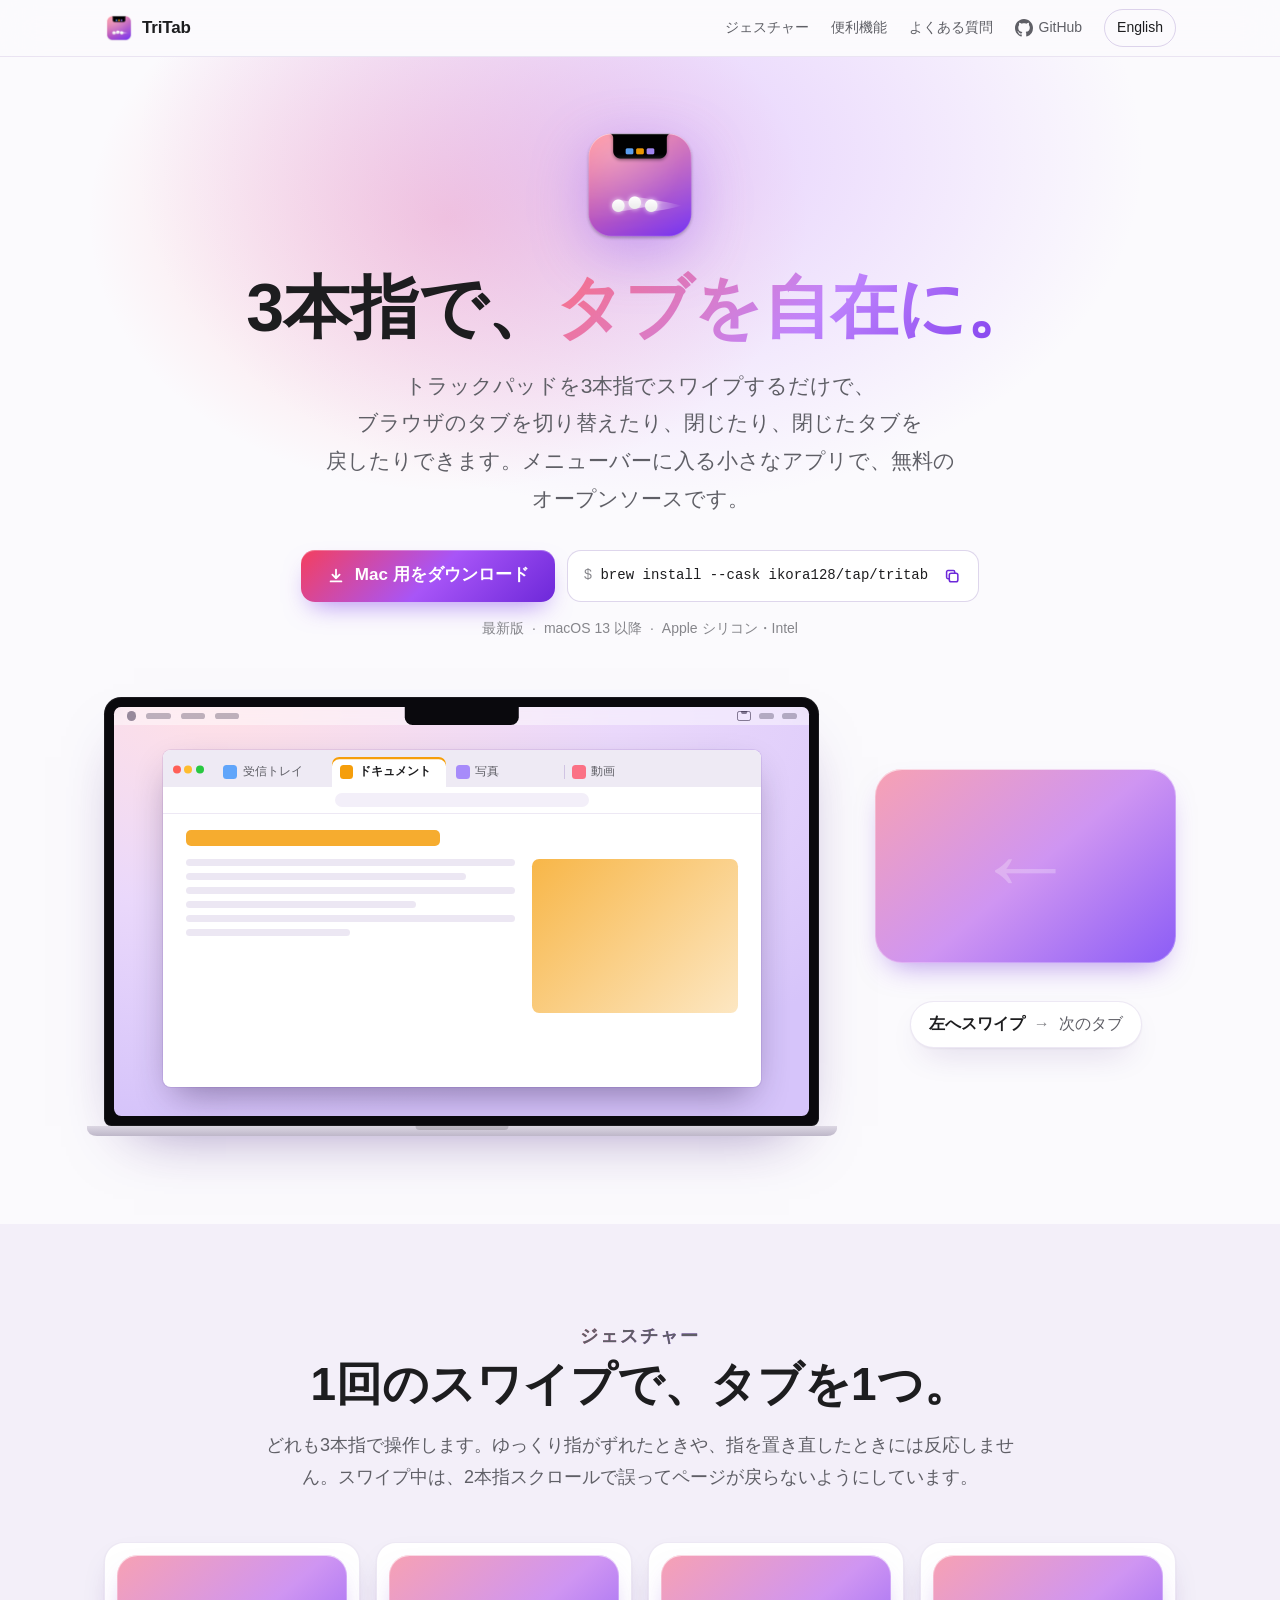
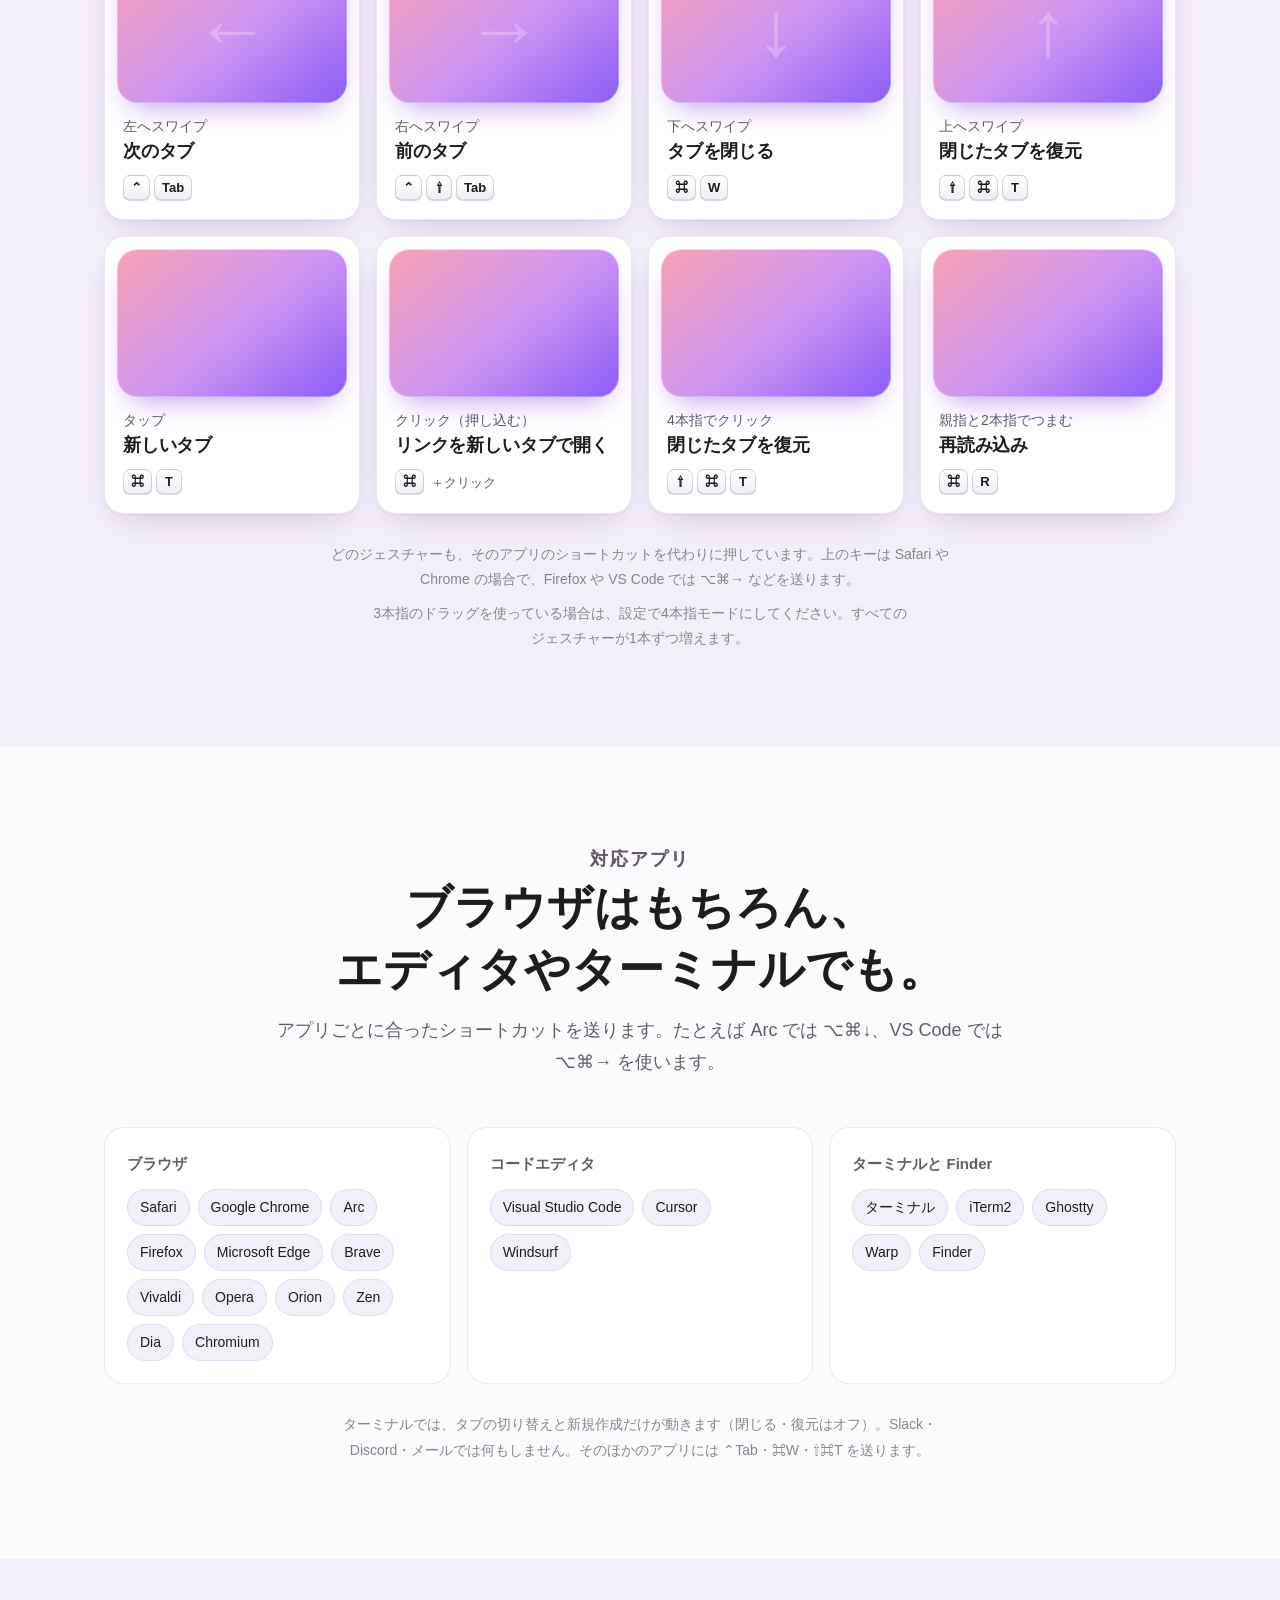
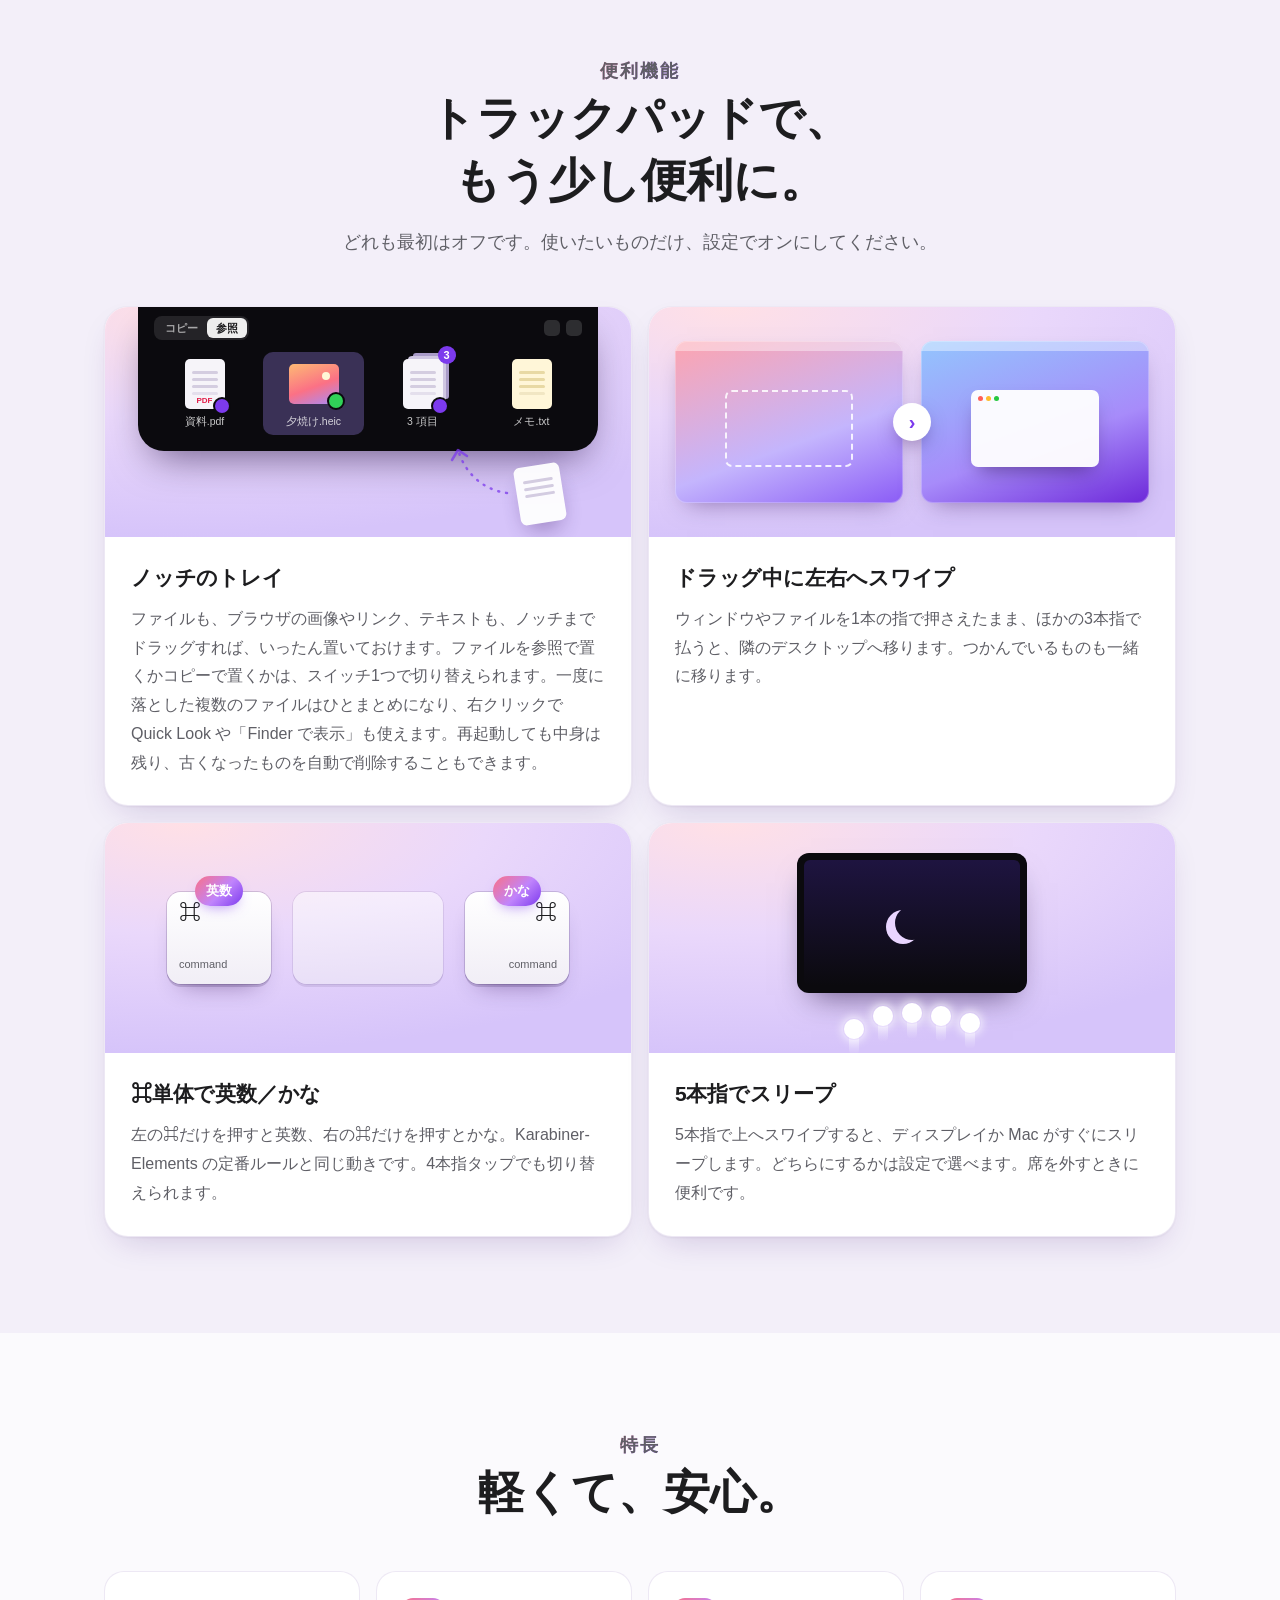
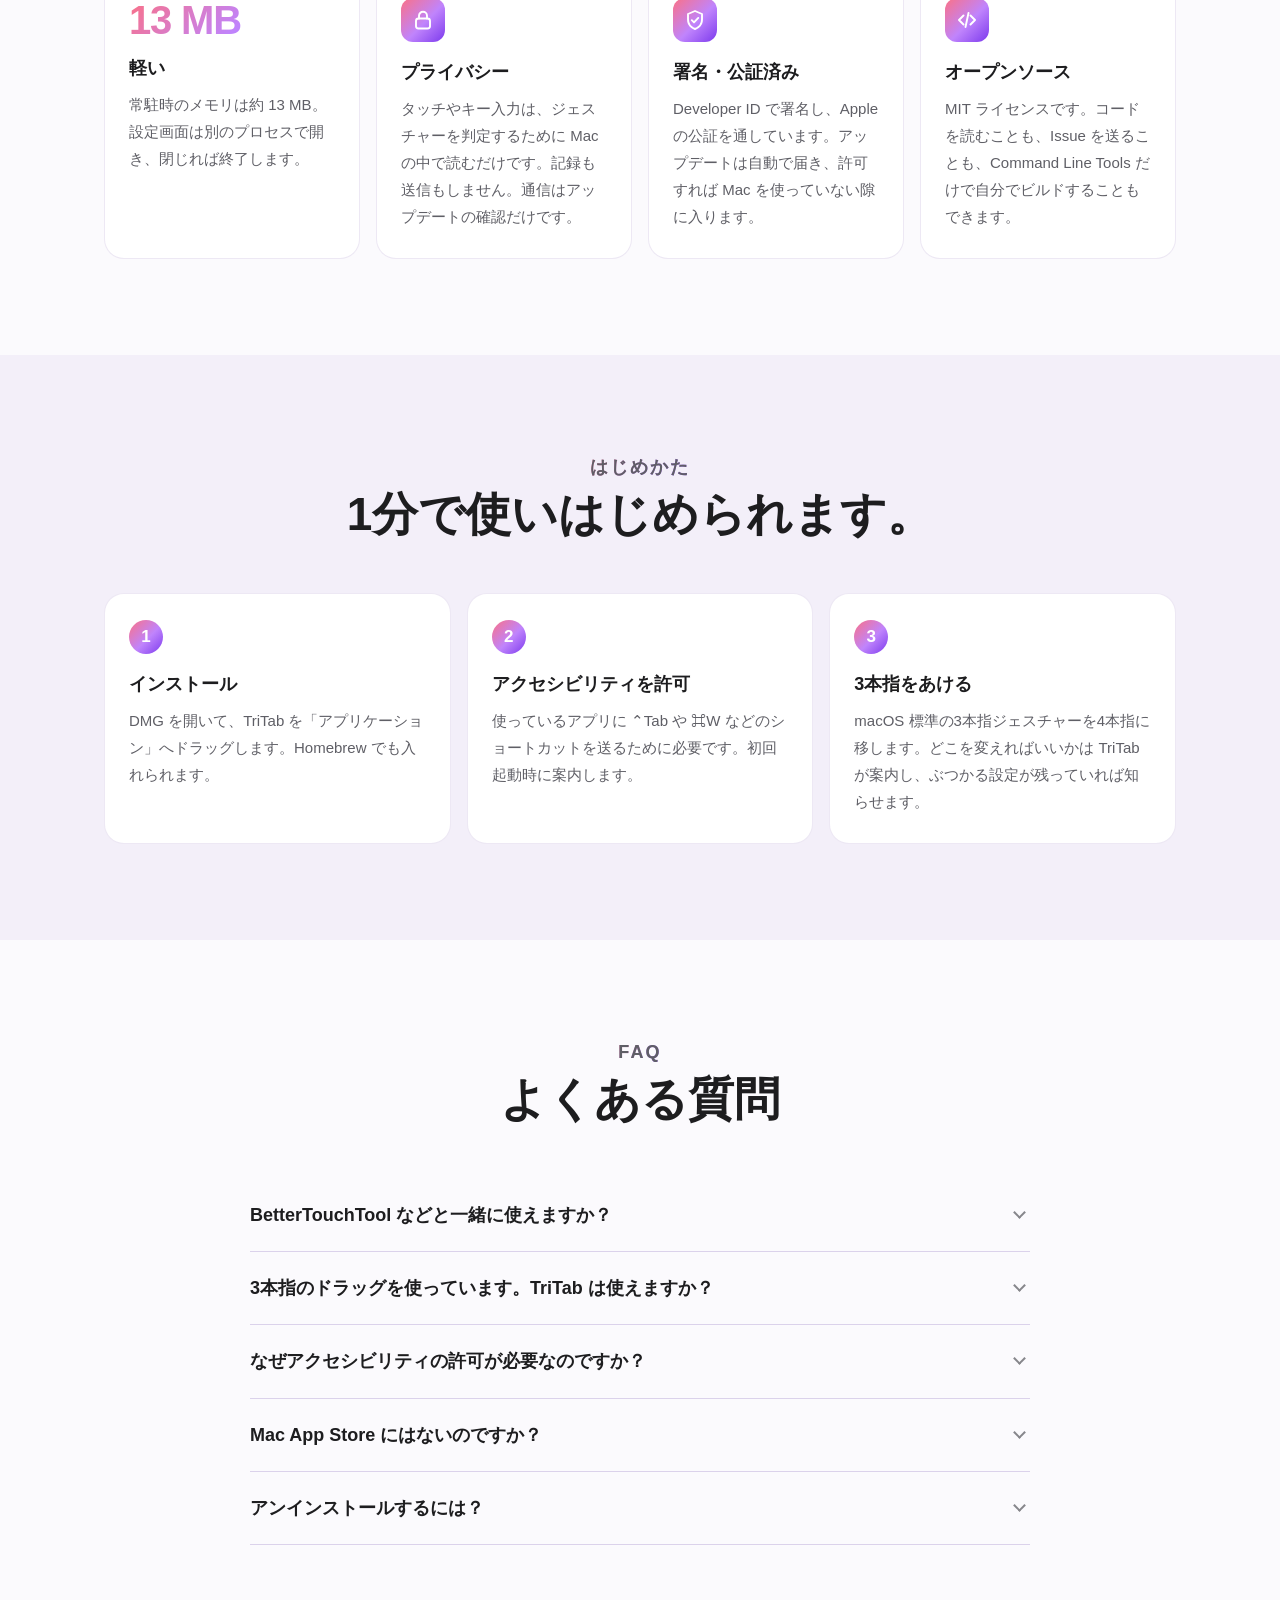
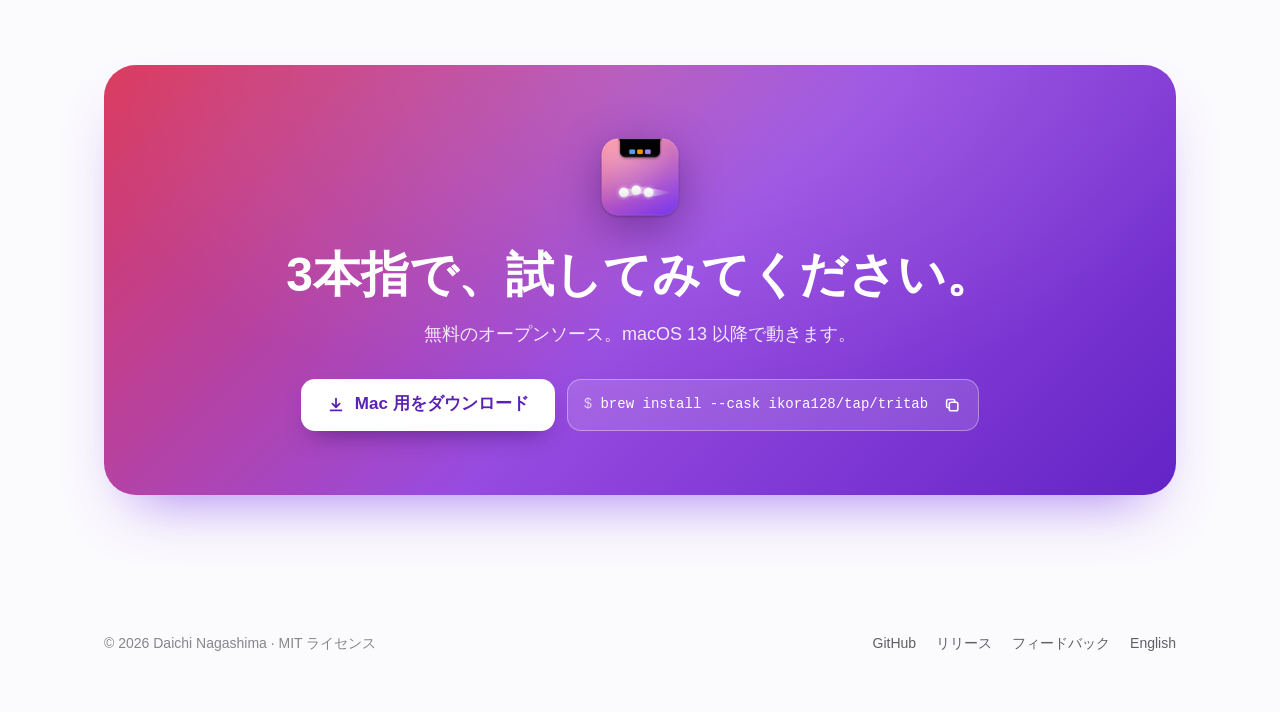
==== commit 3da7bba5: "ノッチのトレイでブラウザの画像・リンク・テキストも受け取れるようにし、置く・持ち出すときの遅れを直す 「棚」と呼んでいた機能を「ノッチのトレイ」と呼ぶことにし、受け取れるものと操作を増やした。 あわせ" ====
--- a/site/ja/index.html
+++ b/site/ja/index.html
@@ -191,8 +191,8 @@
           <div class="drag"></div>
         </div>
         <div class="body">
-          <h3>ノッチの棚</h3>
-          <p>ファイルをノッチまでドラッグすると、棚に一時置きできます。参照で置くかコピーで置くかは、スイッチ<span class="nw">1つ</span>で切り替え。一度に落とした複数のファイルは<span class="nw">1つ</span>のまとめになり、右クリックで Quick Look や「Finder で表示」も使えます。再起動しても中身は残ります。</p>
+          <h3>ノッチのトレイ</h3>
+          <p>ファイルも、ブラウザの画像やリンク、テキストも、ノッチまでドラッグすれば、いったん置いておけます。ファイルを参照で置くかコピーで置くかは、スイッチ<span class="nw">1つ</span>で切り替えられます。一度に落とした複数のファイルはひとまとめになり、右クリックで Quick Look や「Finder で表示」も使えます。再起動しても中身は残り、古くなったものを自動で削除することもできます。</p>
         </div>
       </article>
       <article class="x">
@@ -227,8 +227,8 @@
           <div class="five"><i></i><i></i><i></i><i></i><i></i></div>
         </div>
         <div class="body">
-          <h3>5本指でディスプレイをスリープ</h3>
-          <p>5本指で上へスワイプすると、ディスプレイがすぐにスリープします。席を外すときに便利です。</p>
+          <h3>5本指でスリープ</h3>
+          <p>5本指で上へスワイプすると、ディスプレイか Mac がすぐにスリープします。どちらにするかは設定で選べます。席を外すときに便利です。</p>
         </div>
       </article>
     </div>
--- a/site/assets/style.css
+++ b/site/assets/style.css
@@ -698,7 +698,7 @@
   .extras { grid-template-columns: 1fr; }
 }
 
-/* ノッチの棚 */
+/* ノッチのトレイ */
 .shelf {
   position: absolute; top: 0; left: 50%; width: 88%; max-width: 460px; transform: translateX(-50%);
   padding: 9px 16px 16px; border-radius: 0 0 26px 26px;
